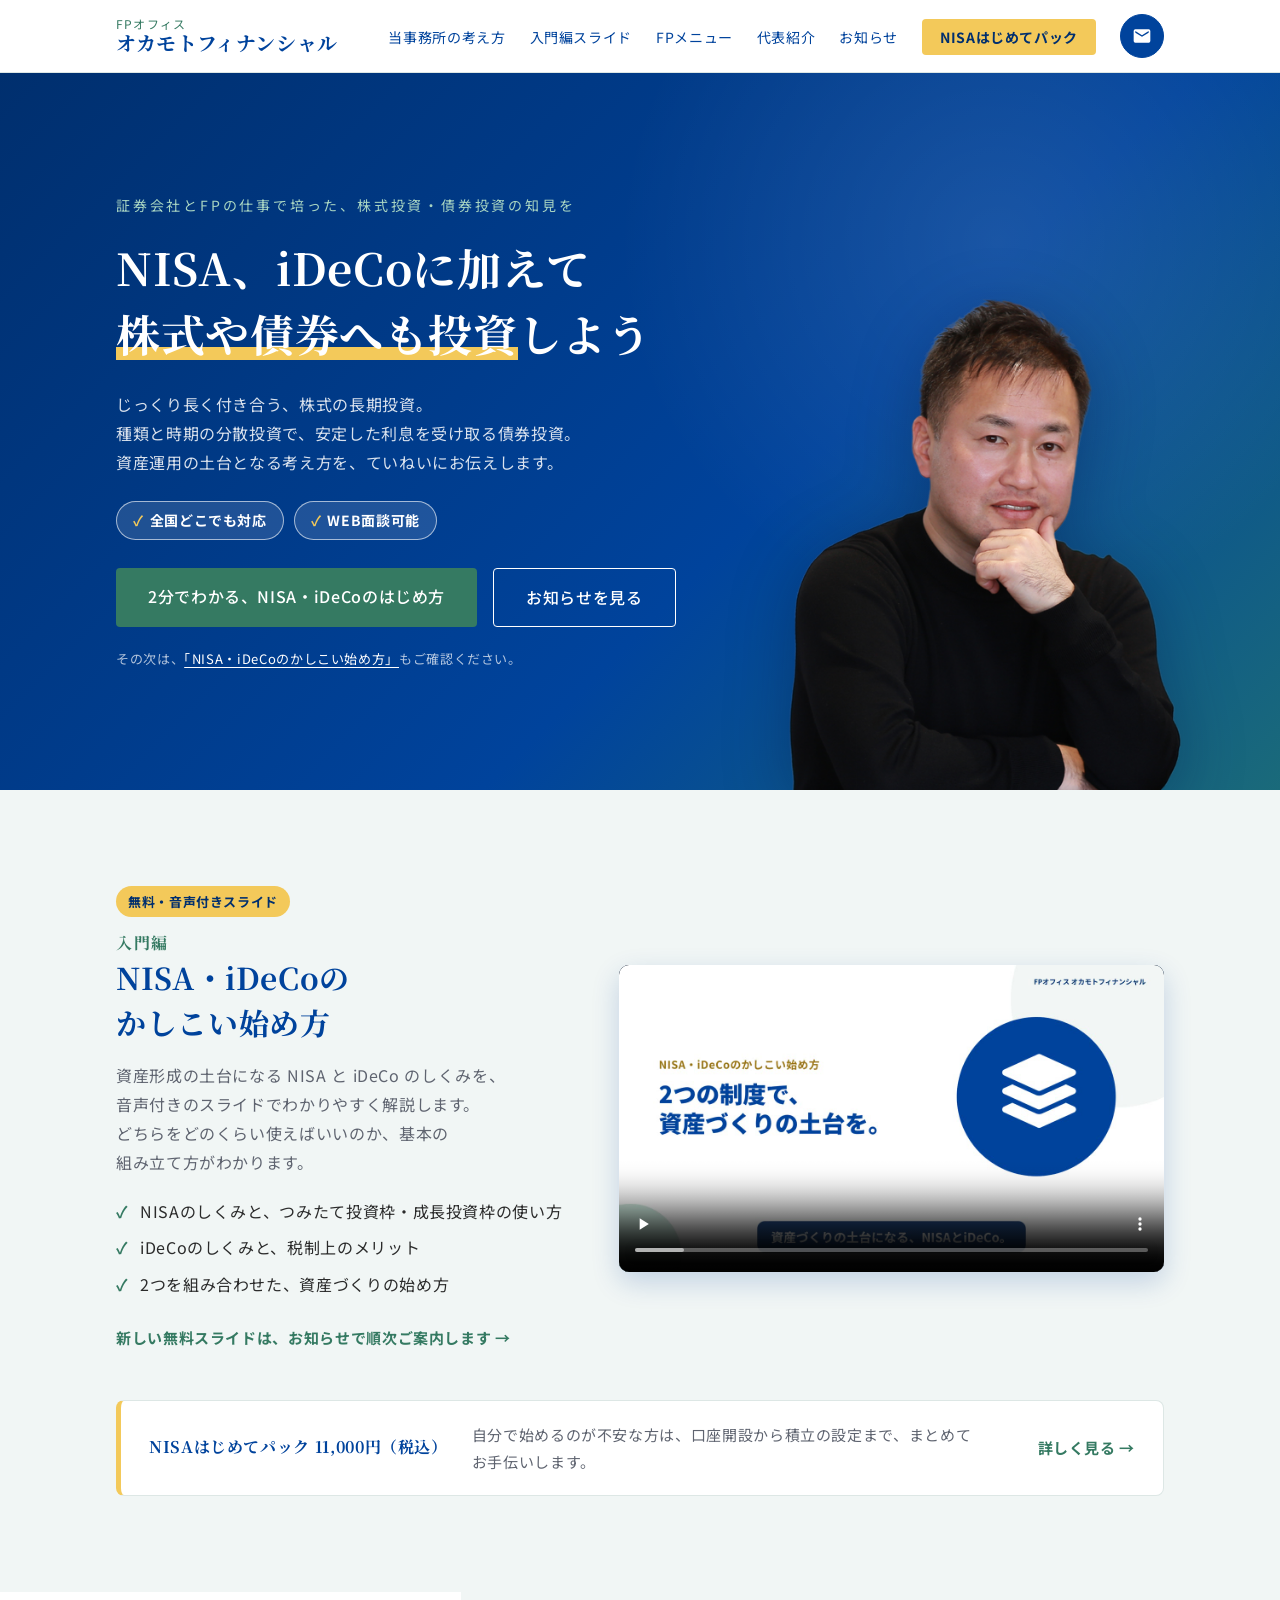
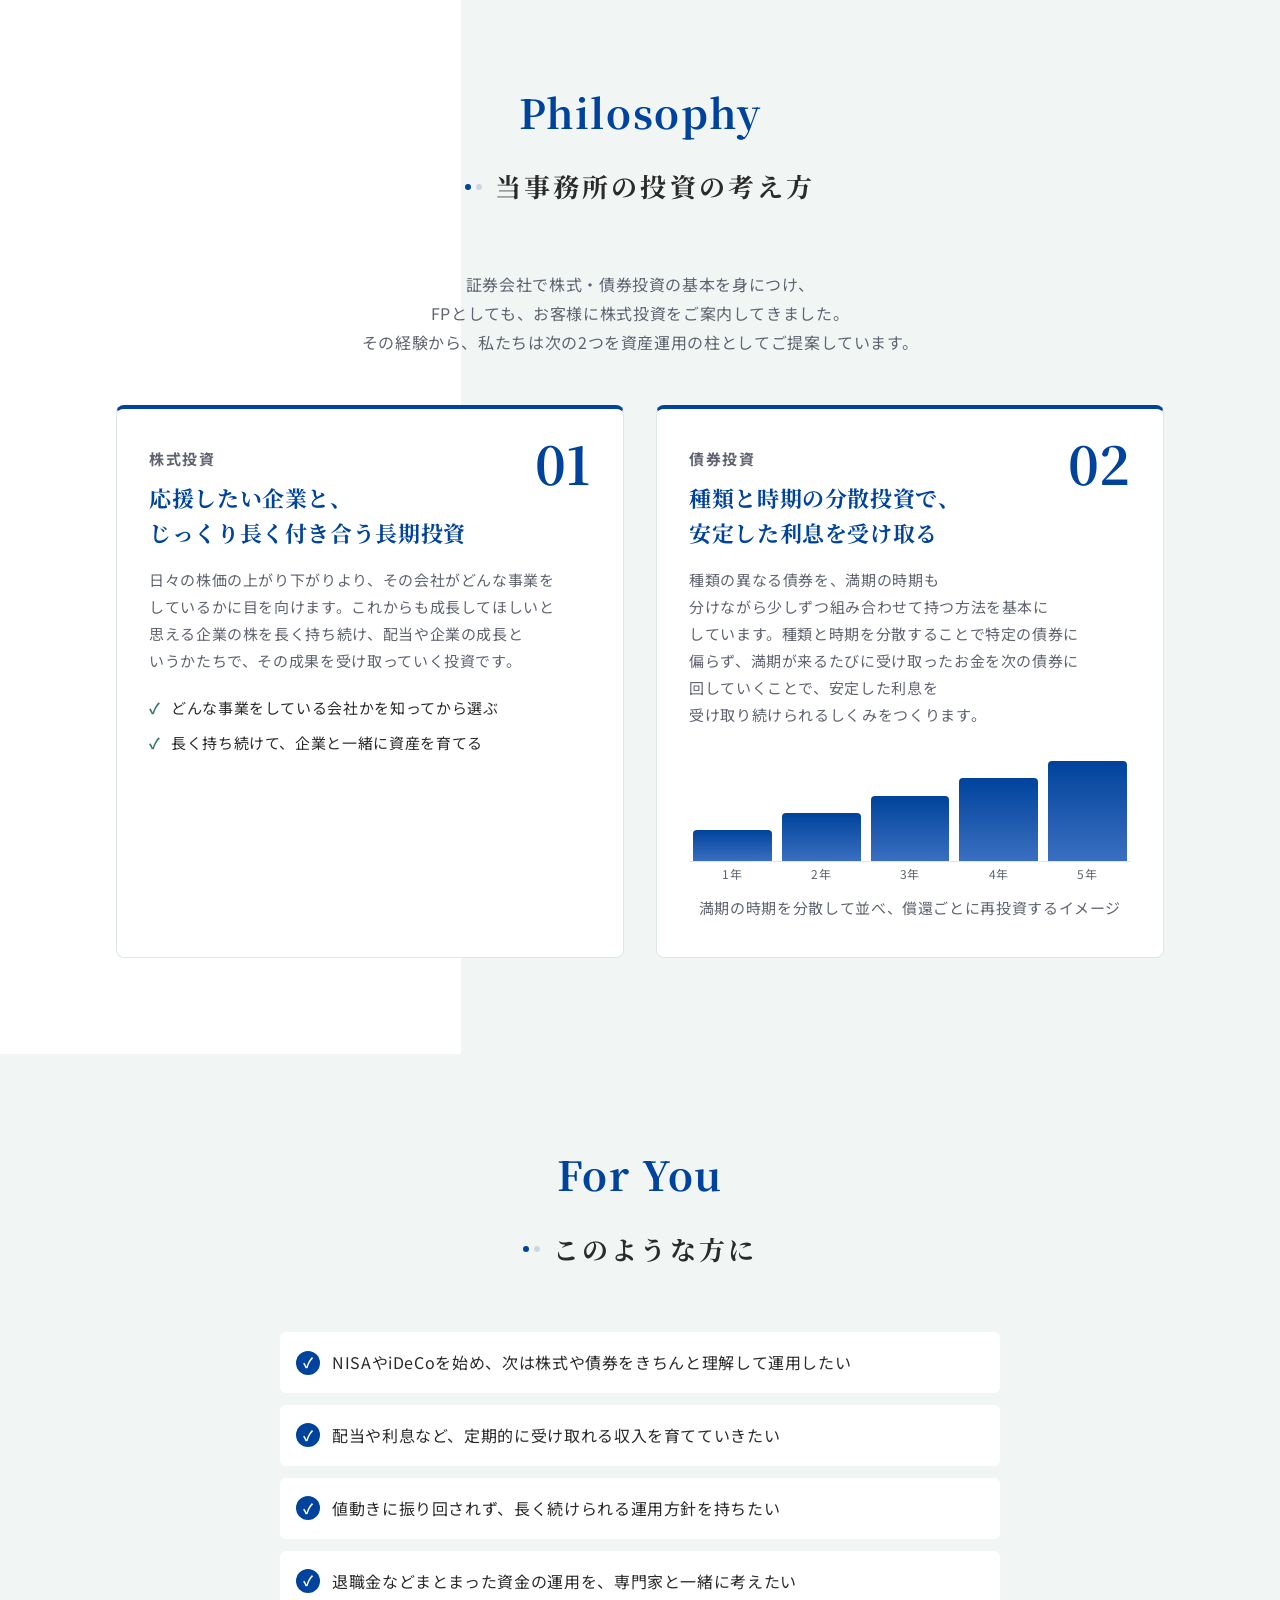
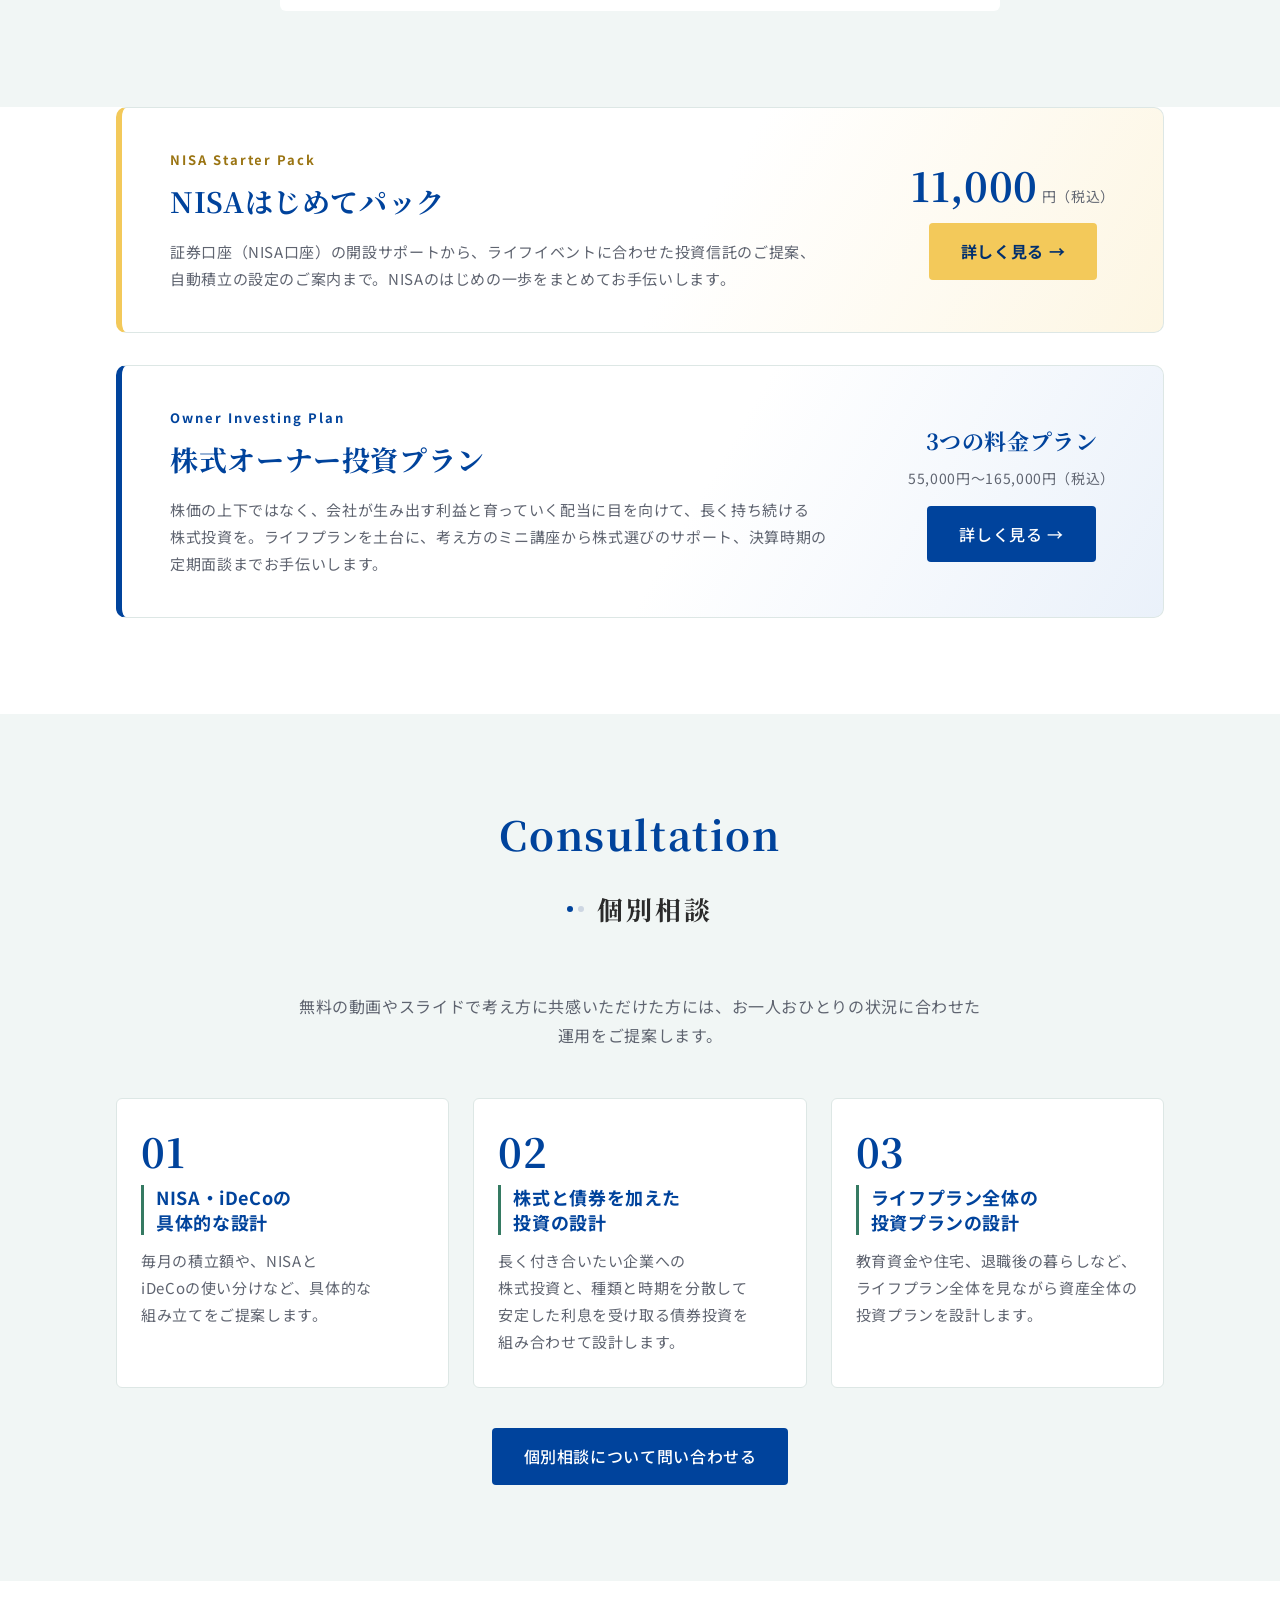
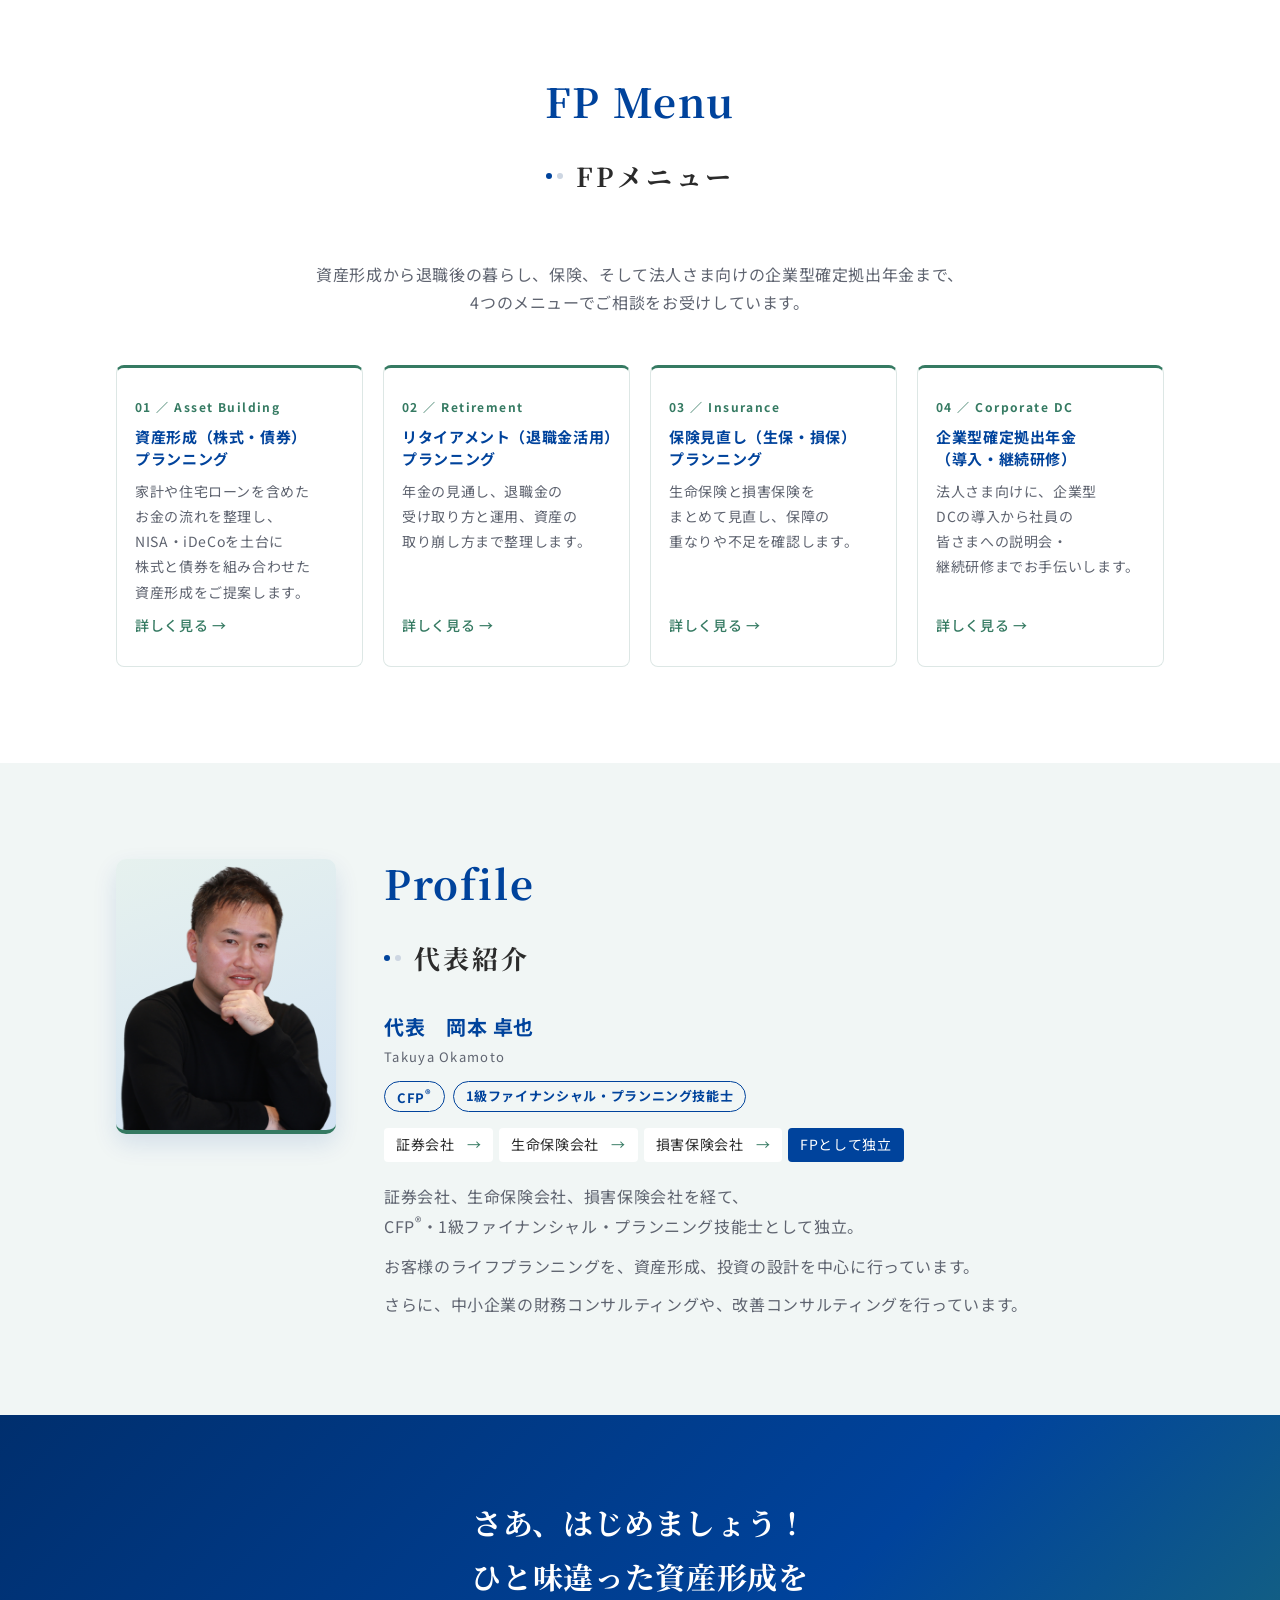
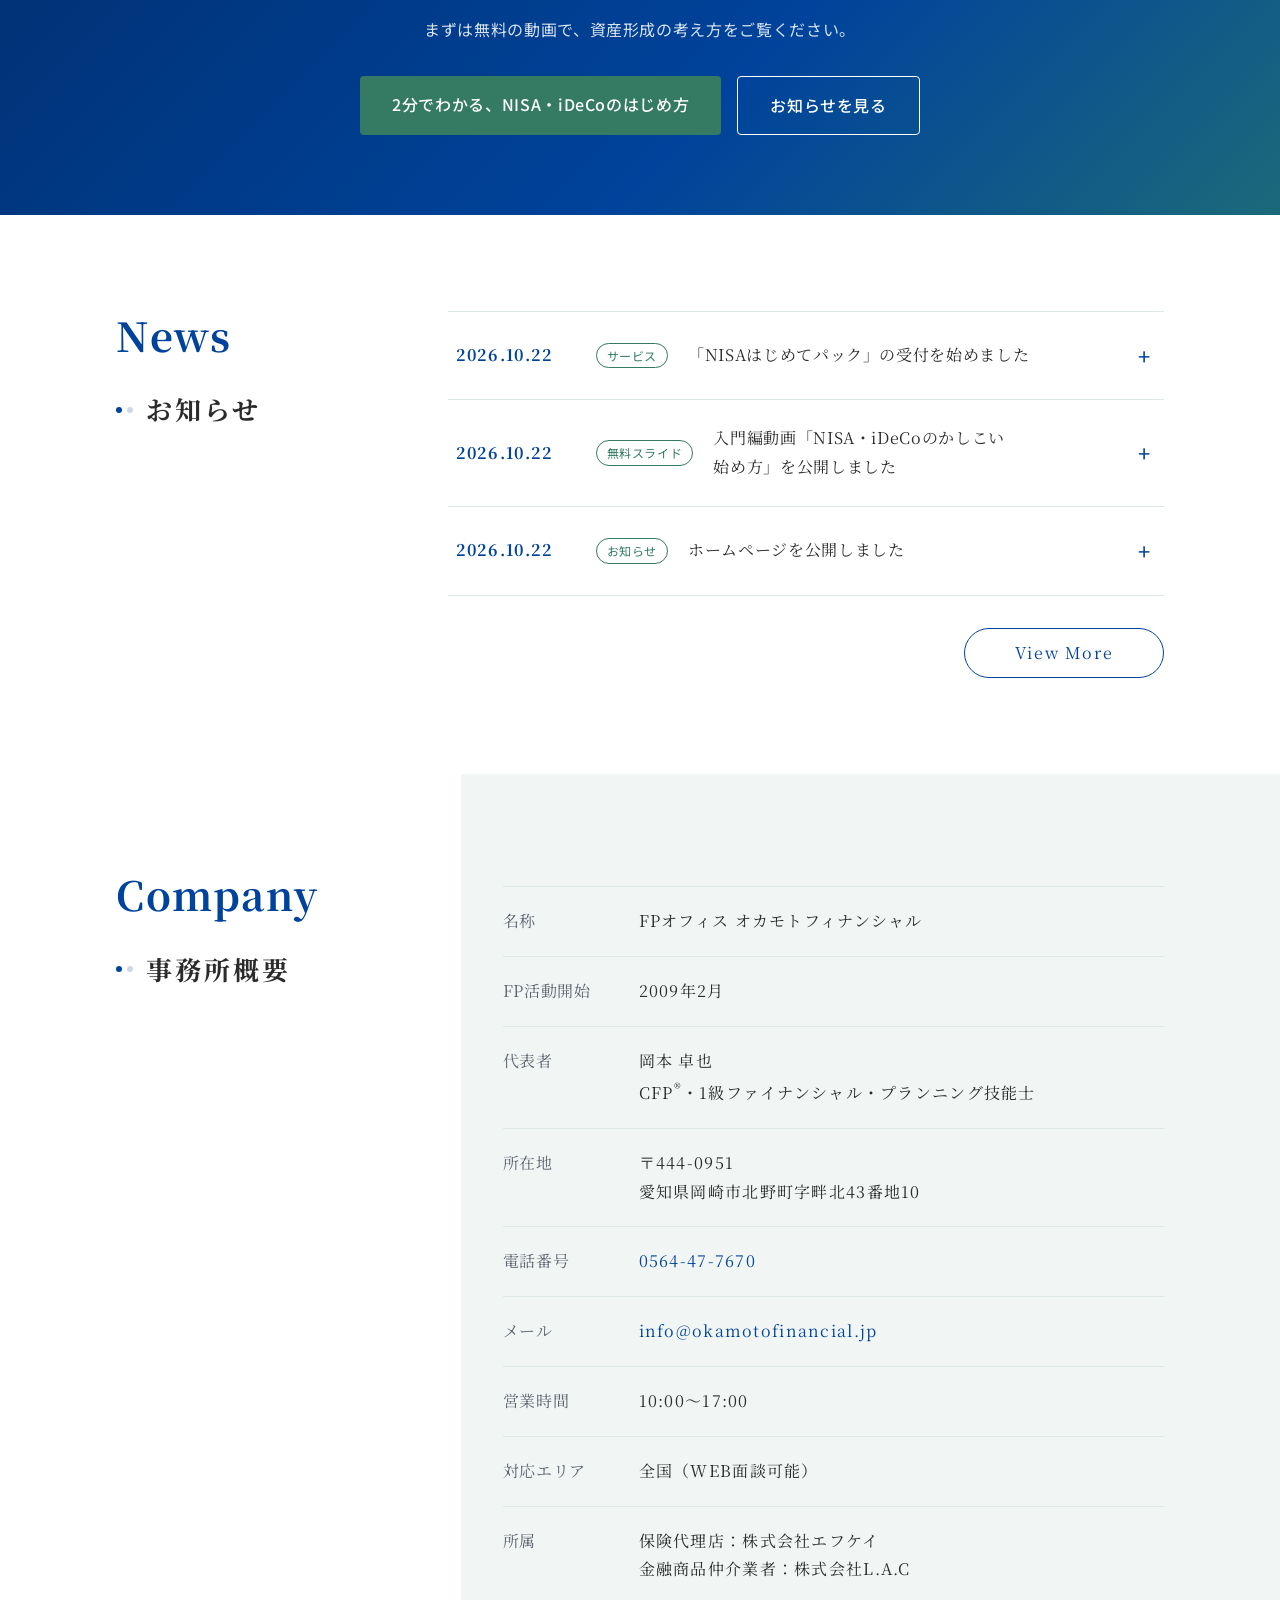
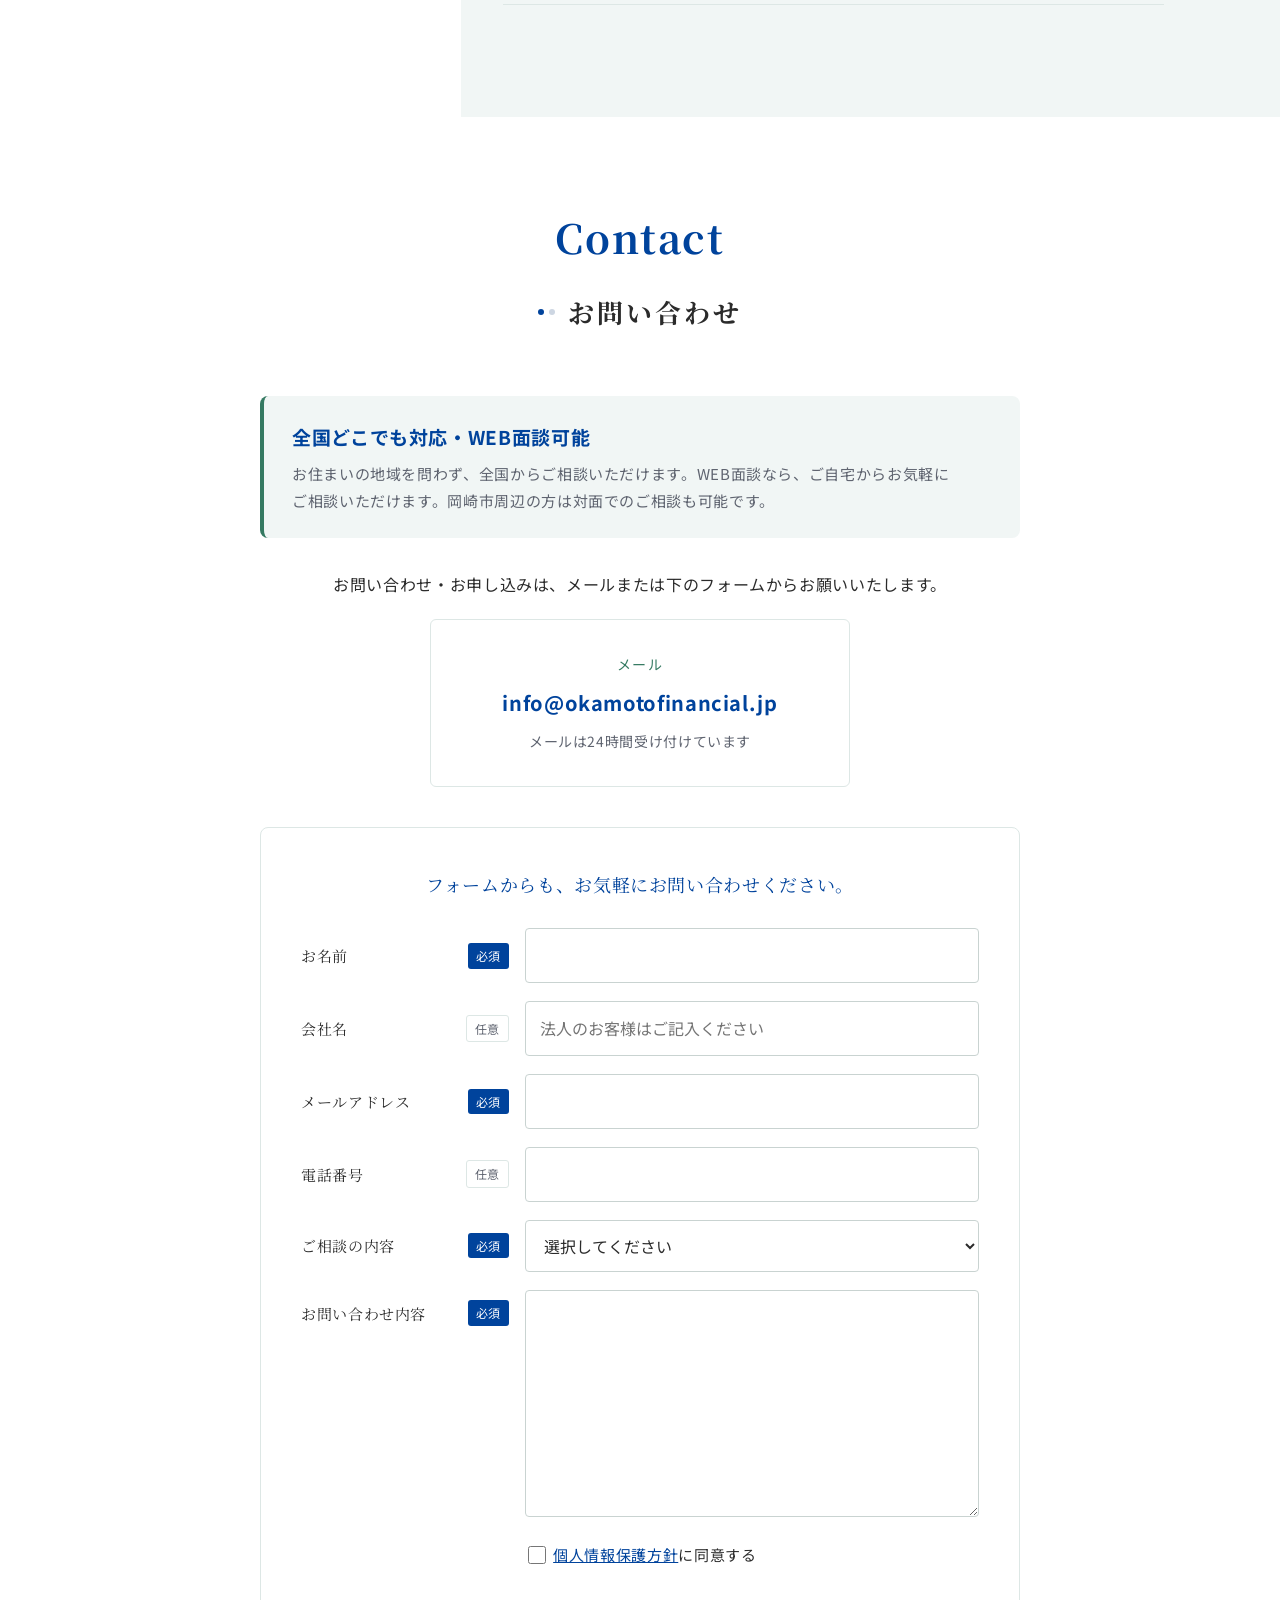
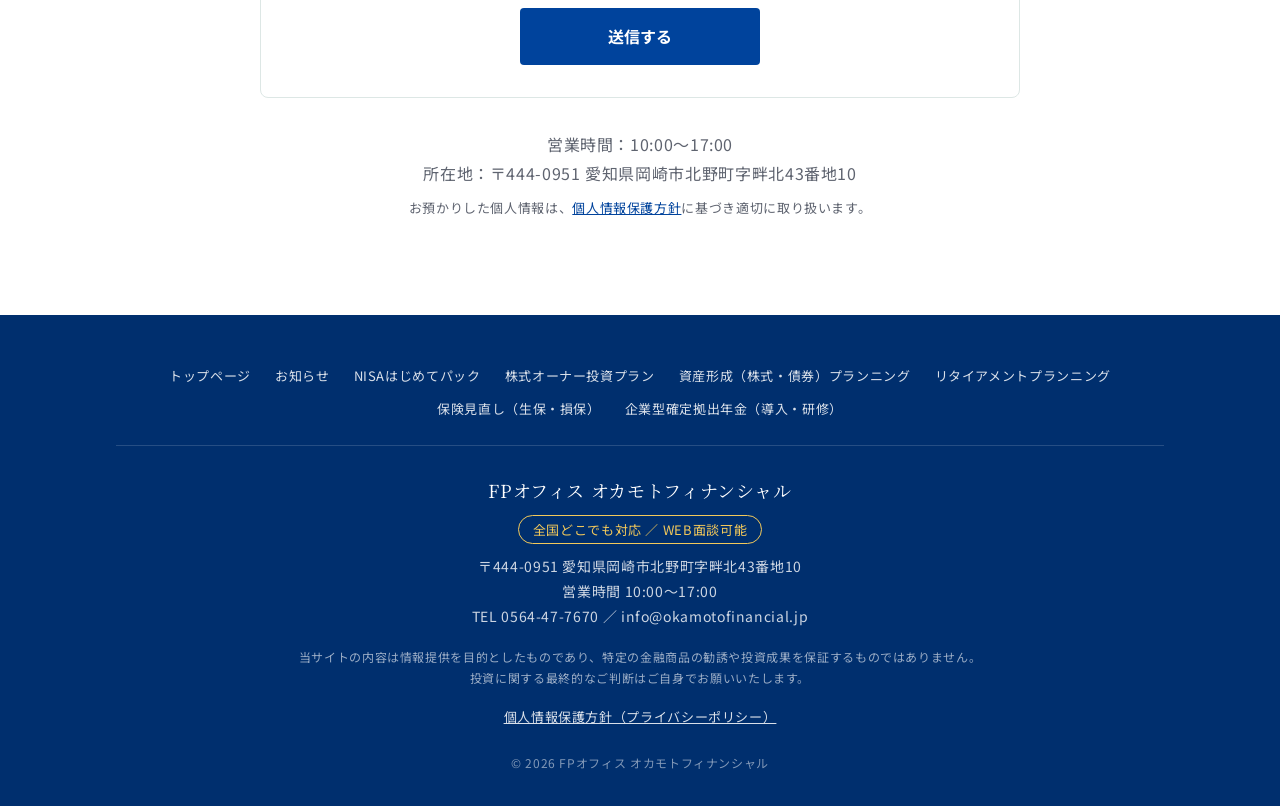
==== index.html @ c965ce54 "Add Okamoto Financial website Co-Authored-By: Claude Opus 5.5 <noreply@anthropic.com> Claude-Session" ====
<!DOCTYPE html>
<html lang="ja">
<head>
  <meta charset="UTF-8">
  <meta name="viewport" content="width=device-width, initial-scale=1.0">
  <title>FPオフィス オカモトフィナンシャル | ファイナンシャルプランナー事務所</title>
  <meta name="description" content="証券会社出身で、FPとしてお客様に株式投資をご案内してきたCFPが、じっくり長く付き合う株式の長期投資と、種類と時期の分散投資で安定した利息を受け取る債券投資をご提案します。まずは無料の入門編スライドからどうぞ。">
  <link rel="preconnect" href="https://fonts.googleapis.com">
  <link rel="preconnect" href="https://fonts.gstatic.com" crossorigin>
  <link href="https://fonts.googleapis.com/css2?family=Noto+Sans+JP:wght@400;500;700&family=Noto+Serif+JP:wght@500;700&display=swap" rel="stylesheet">
  <link rel="stylesheet" href="css/style.css">
</head>
<body>

  <!-- ヘッダー -->
  <header class="site-header">
    <div class="container header-inner">
      <a href="index.html" class="logo">
        <span class="logo-sub">FPオフィス</span>
        <span class="logo-main">オカモトフィナンシャル</span>
      </a>
      <button class="nav-toggle" aria-label="メニューを開く" aria-expanded="false">
        <span></span><span></span><span></span>
      </button>
      <nav class="global-nav">
        <ul>
          <li><a href="#difference">当事務所の考え方</a></li>
          <li><a href="#intro">入門編スライド</a></li>
          <li><a href="#menu">FPメニュー</a></li>
          <li><a href="#profile">代表紹介</a></li>
          <li><a href="news.html">お知らせ</a></li>
          <li><a href="nisa-pack.html" class="nav-cta">NISAはじめてパック</a></li>
        </ul>
      </nav>
      <div class="header-icons">
        <a href="#contact" class="icon-btn icon-mail" aria-label="お問い合わせ"><svg viewBox="0 0 24 24" aria-hidden="true"><path d="M20 4H4a2 2 0 0 0-2 2v12a2 2 0 0 0 2 2h16a2 2 0 0 0 2-2V6a2 2 0 0 0-2-2zm0 4-8 5-8-5V6l8 5 8-5z"/></svg></a>
      </div>
    </div>
  </header>

  <main>
    <!-- メインビジュアル -->
    <section class="hero">
      <div class="container hero-inner">
        <p class="hero-lead">証券会社とFPの仕事で培った、株式投資・債券投資の知見を</p>
        <h1 class="hero-title">NISA、iDeCoに加えて<br><span class="hero-mark">株式や債券へも投資</span>しよう</h1>
        <p class="hero-text">じっくり長く付き合う、株式の長期投資。<br>
          種類と時期の分散投資で、安定した利息を受け取る債券投資。<br>
          資産運用の土台となる考え方を、ていねいにお伝えします。</p>
        <ul class="area-tags">
          <li>全国どこでも対応</li>
          <li>WEB面談可能</li>
        </ul>
        <div class="hero-buttons">
          <a href="videos/nisa-ideco-sodateyou.mp4" class="btn btn-primary" data-video-open>2分でわかる、<span class="nw">NISA・iDeCoのはじめ方</span></a>
          <a href="news.html" class="btn btn-outline">お知らせを見る</a>
        </div>
        <p class="hero-note">その次は、<a href="#intro">「NISA・iDeCoのかしこい始め方」</a>もご確認ください。</p>
      </div>
      <figure class="hero-photo"><img src="images/profile.png" alt="代表 岡本 卓也" width="480" height="600"></figure>
    </section>

    <!-- 入門編スライド（最初の呼び込み） -->
    <section id="intro" class="section intro">
      <div class="container intro-inner">
        <div class="intro-text">
          <span class="intro-badge">無料・音声付きスライド</span>
          <h2 class="intro-title"><span>入門編</span>NISA・iDeCoの<br>かしこい始め方</h2>
          <p>資産形成の土台になる NISA と iDeCo のしくみを、音声付きのスライドでわかりやすく解説します。どちらをどのくらい使えばいいのか、基本の組み立て方がわかります。</p>
          <ul class="intro-points">
            <li>NISAのしくみと、つみたて投資枠・成長投資枠の使い方</li>
            <li>iDeCoのしくみと、税制上のメリット</li>
            <li>2つを組み合わせた、資産づくりの始め方</li>
          </ul>
          <a href="news.html" class="intro-next">新しい無料スライドは、お知らせで順次ご案内します →</a>
        </div>
        <div class="intro-media">
          <div class="video-frame">
            <video data-cta-from="128" controls playsinline preload="metadata" poster="images/nisa-ideco-kashikoi-poster.jpg" title="入門編 NISA・iDeCoのかしこい始め方">
              <source src="videos/nisa-ideco-kashikoi.mp4" type="video/mp4">
              <source src="videos/nisa-ideco-kashikoi.webm" type="video/webm">
              お使いのブラウザでは動画を再生できません。
            </video>
            <a href="#contact" class="video-cta" hidden>ご相談はこちら</a>
          </div>
        </div>
      </div>
      <div class="container">
        <a href="nisa-pack.html" class="pack-inline">
          <span class="pack-inline-label">NISAはじめてパック 11,000円（税込）</span>
          <span class="pack-inline-text">自分で始めるのが不安な方は、口座開設から積立の設定まで、まとめてお手伝いします。</span>
          <span class="pack-inline-link">詳しく見る →</span>
        </a>
      </div>
    </section>

    <!-- 投資の考え方（2つの柱） -->
    <section id="difference" class="section">
      <div class="container">
        <h2 class="section-title"><span class="en">Philosophy</span><span class="ja">当事務所の投資の考え方</span></h2>
        <p class="section-text">
          証券会社で株式・債券投資の基本を身につけ、<br>FPとしても、お客様に株式投資をご案内してきました。<br>
          その経験から、私たちは次の2つを資産運用の柱としてご提案しています。
        </p>
        <div class="pillars">
          <article class="pillar">
            <p class="pillar-num">株式投資</p>
            <h3 class="pillar-title">応援したい企業と、<br>じっくり長く付き合う長期投資</h3>
            <p>日々の株価の上がり下がりより、その会社がどんな事業をしているかに目を向けます。これからも成長してほしいと思える企業の株を長く持ち続け、配当や企業の成長というかたちで、その成果を受け取っていく投資です。</p>
            <ul class="pillar-points">
              <li>どんな事業をしている会社かを知ってから選ぶ</li>
              <li>長く持ち続けて、企業と一緒に資産を育てる</li>
            </ul>
          </article>
          <article class="pillar">
            <p class="pillar-num">債券投資</p>
            <h3 class="pillar-title">種類と時期の分散投資で、<br>安定した利息を受け取る</h3>
            <p>種類の異なる債券を、満期の時期も分けながら少しずつ組み合わせて持つ方法を基本にしています。種類と時期を分散することで特定の債券に偏らず、満期が来るたびに受け取ったお金を次の債券に回していくことで、安定した利息を受け取り続けられるしくみをつくります。</p>
            <div class="ladder" aria-label="満期の時期を分散して債券を持つイメージ">
              <div class="rung" style="--h:28%"><span>1年</span></div>
              <div class="rung" style="--h:44%"><span>2年</span></div>
              <div class="rung" style="--h:60%"><span>3年</span></div>
              <div class="rung" style="--h:76%"><span>4年</span></div>
              <div class="rung" style="--h:92%"><span>5年</span></div>
            </div>
            <p class="ladder-caption">満期の時期を分散して並べ、償還ごとに再投資するイメージ</p>
          </article>
        </div>
      </div>
    </section>

    <!-- こんな方へ -->
    <section class="section section-alt">
      <div class="container">
        <h2 class="section-title"><span class="en">For You</span><span class="ja">このような方に</span></h2>
        <ul class="worry-list">
          <li>NISAやiDeCoを始め、次は株式や債券をきちんと理解して運用したい</li>
          <li>配当や利息など、定期的に受け取れる収入を育てていきたい</li>
          <li>値動きに振り回されず、長く続けられる運用方針を持ちたい</li>
          <li>退職金などまとまった資金の運用を、専門家と一緒に考えたい</li>
        </ul>
      </div>
    </section>

    <!-- NISAはじめてパック（有料の入口） -->
    <section id="nisa-pack" class="section pack-banner-section">
      <div class="container">
        <a href="nisa-pack.html" class="pack-banner">
          <div class="pack-banner-body">
            <p class="pack-banner-label">NISA Starter Pack</p>
            <h2 class="pack-banner-title">NISAはじめてパック</h2>
            <p>証券口座（NISA口座）の開設サポートから、ライフイベントに合わせた投資信託のご提案、自動積立の設定のご案内まで。NISAのはじめの一歩をまとめてお手伝いします。</p>
          </div>
          <div class="pack-banner-side">
            <p class="pack-banner-price">11,000<span>円（税込）</span></p>
            <span class="btn btn-accent">詳しく見る →</span>
          </div>
        </a>

        <!-- 株式オーナー投資プラン -->
        <a href="owner-plan.html" class="pack-banner pack-banner-owner">
          <div class="pack-banner-body">
            <p class="pack-banner-label">Owner Investing Plan</p>
            <h2 class="pack-banner-title">株式オーナー投資プラン</h2>
            <p>株価の上下ではなく、会社が生み出す利益と育っていく配当に目を向けて、長く持ち続ける株式投資を。ライフプランを土台に、考え方のミニ講座から株式選びのサポート、決算時期の定期面談までお手伝いします。</p>
          </div>
          <div class="pack-banner-side">
            <p class="pack-banner-plans">3つの料金プラン</p><p class="pack-banner-range">55,000円〜165,000円（税込）</p>
            <span class="btn btn-secondary">詳しく見る →</span>
          </div>
        </a>
      </div>
    </section>

    <!-- 個別相談（共感した方向け） -->
    <section id="services" class="section section-alt">
      <div class="container">
        <h2 class="section-title"><span class="en">Consultation</span><span class="ja">個別相談</span></h2>
        <p class="section-text">無料の動画やスライドで考え方に共感いただけた方には、お一人おひとりの状況に合わせた運用をご提案します。</p>
        <div class="service-grid">
          <article class="service-card">
            <h3>NISA・iDeCoの<br>具体的な設計</h3>
            <p>毎月の積立額や、NISAとiDeCoの使い分けなど、具体的な組み立てをご提案します。</p>
          </article>
          <article class="service-card">
            <h3>株式と債券を加えた<br>投資の設計</h3>
            <p>長く付き合いたい企業への株式投資と、種類と時期を分散して安定した利息を受け取る債券投資を組み合わせて設計します。</p>
          </article>
          <article class="service-card">
            <h3>ライフプラン全体の<br>投資プランの設計</h3>
            <p>教育資金や住宅、退職後の暮らしなど、ライフプラン全体を見ながら資産全体の投資プランを設計します。</p>
          </article>
        </div>
        <div class="center"><a href="#contact" class="btn btn-secondary">個別相談について問い合わせる</a></div>
      </div>
    </section>

    <!-- FPメニュー -->
    <section id="menu" class="section">
      <div class="container">
        <h2 class="section-title"><span class="en">FP Menu</span><span class="ja">FPメニュー</span></h2>
        <p class="section-text">資産形成から退職後の暮らし、保険、そして法人さま向けの企業型確定拠出年金まで、<br>4つのメニューでご相談をお受けしています。</p>
        <div class="menu-grid">
          <a href="asset-planning.html" class="menu-card">
            <p class="menu-en">01 ／ Asset Building</p>
            <h3><span class="nw">資産形成（株式・債券）</span><br><span class="nw">プランニング</span></h3>
            <p>家計や住宅ローンを含めたお金の流れを整理し、NISA・iDeCoを土台に株式と債券を組み合わせた資産形成をご提案します。</p>
            <span class="menu-link">詳しく見る →</span>
          </a>
          <a href="retirement.html" class="menu-card">
            <p class="menu-en">02 ／ Retirement</p>
            <h3><span class="nw">リタイアメント（退職金活用）</span><br><span class="nw">プランニング</span></h3>
            <p>年金の見通し、退職金の受け取り方と運用、資産の取り崩し方まで整理します。</p>
            <span class="menu-link">詳しく見る →</span>
          </a>
          <a href="insurance.html" class="menu-card">
            <p class="menu-en">03 ／ Insurance</p>
            <h3><span class="nw">保険見直し（生保・損保）</span><br><span class="nw">プランニング</span></h3>
            <p>生命保険と損害保険をまとめて見直し、保障の重なりや不足を確認します。</p>
            <span class="menu-link">詳しく見る →</span>
          </a>
          <a href="dc.html" class="menu-card">
            <p class="menu-en">04 ／ Corporate DC</p>
            <h3><span class="nw">企業型確定拠出年金</span><br><span class="nw">（導入・継続研修）</span></h3>
            <p>法人さま向けに、企業型DCの導入から社員の皆さまへの説明会・継続研修までお手伝いします。</p>
            <span class="menu-link">詳しく見る →</span>
          </a>
        </div>
      </div>
    </section>

    <!-- 代表紹介 -->
    <section id="profile" class="section section-alt">
      <div class="container profile">
        <div class="profile-photo"><img src="images/profile.png" alt="代表 岡本 卓也" width="480" height="600" loading="lazy"></div>
        <div class="profile-body">
          <h2 class="section-title section-title-left"><span class="en">Profile</span><span class="ja">代表紹介</span></h2>
          <p class="profile-name">代表　岡本 卓也<span class="profile-name-kana">Takuya Okamoto</span></p>
          <ul class="profile-badges">
            <li>CFP<sup>®</sup></li>
            <li>1級ファイナンシャル・プランニング技能士</li>
          </ul>
          <ol class="career">
            <li>証券会社</li>
            <li>生命保険会社</li>
            <li>損害保険会社</li>
            <li>FPとして独立</li>
          </ol>
          <p class="profile-text">証券会社、生命保険会社、損害保険会社を経て、<br>CFP<sup>®</sup>・1級ファイナンシャル・プランニング技能士として独立。</p>
          <p class="profile-text">お客様のライフプランニングを、資産形成、投資の設計を中心に行っています。</p>
          <p class="profile-text">さらに、中小企業の財務コンサルティングや、改善コンサルティングを行っています。</p>
        </div>
      </div>
    </section>

    <!-- 最後の導線 -->
    <section class="final-cta">
      <div class="container">
        <h2 class="final-title">さあ、はじめましょう！<br>ひと味違った資産形成を</h2>
        <p>まずは無料の動画で、資産形成の考え方をご覧ください。</p>
        <div class="hero-buttons center-buttons">
          <a href="videos/nisa-ideco-sodateyou.mp4" class="btn btn-primary" data-video-open>2分でわかる、<span class="nw">NISA・iDeCoのはじめ方</span></a>
          <a href="news.html" class="btn btn-outline">お知らせを見る</a>
        </div>
      </div>
    </section>

    <!-- お知らせ（新しいものを上に。全件は news.html） -->
    <section id="news" class="section news">
      <div class="container news-inner">
        <h2 class="section-title section-title-left"><span class="en">News</span><span class="ja">お知らせ</span></h2>
        <div class="news-body">
          <ul class="news-list">
          <li><a href="news.html#news-20261022-pack"><time datetime="2026-10-22">2026.10.22</time><span class="news-cat">サービス</span><span class="news-title">「NISAはじめてパック」の受付を始めました</span><span class="news-arrow" aria-hidden="true">+</span></a></li>
          <li><a href="news.html#news-20261022-video"><time datetime="2026-10-22">2026.10.22</time><span class="news-cat">無料スライド</span><span class="news-title">入門編動画「NISA・iDeCoのかしこい始め方」を公開しました</span><span class="news-arrow" aria-hidden="true">+</span></a></li>
          <li><a href="news.html#news-20261022-open"><time datetime="2026-10-22">2026.10.22</time><span class="news-cat">お知らせ</span><span class="news-title">ホームページを公開しました</span><span class="news-arrow" aria-hidden="true">+</span></a></li>
          </ul>
          <div class="news-more"><a href="news.html" class="btn-more">View More</a></div>
        </div>
      </div>
    </section>

    <!-- 事務所概要 -->
    <section id="company" class="section company">
      <div class="container company-inner">
        <h2 class="section-title section-title-left"><span class="en">Company</span><span class="ja">事務所概要</span></h2>
        <dl class="company-table">
          <dt>名称</dt><dd>FPオフィス オカモトフィナンシャル</dd>
          <dt>FP活動開始</dt><dd>2009年2月</dd>
          <dt>代表者</dt><dd>岡本 卓也<br>CFP<sup>®</sup>・1級ファイナンシャル・プランニング技能士</dd>
          <dt>所在地</dt><dd>〒444-0951<br>愛知県岡崎市北野町字畔北43番地10</dd>
          <dt>電話番号</dt><dd><a href="tel:0564477670">0564-47-7670</a></dd>
          <dt>メール</dt><dd><a href="mailto:info@okamotofinancial.jp">info@okamotofinancial.jp</a></dd>
          <dt>営業時間</dt><dd>10:00～17:00</dd>
          <dt>対応エリア</dt><dd>全国（WEB面談可能）</dd>
          <dt>所属</dt><dd>保険代理店：株式会社エフケイ<br>金融商品仲介業者：株式会社L.A.C</dd>
        </dl>
      </div>
    </section>

    <!-- お問い合わせ -->
    <section id="contact" class="section contact">
      <div class="container">
        <h2 class="section-title"><span class="en">Contact</span><span class="ja">お問い合わせ</span></h2>
        <div class="area-banner">
          <p class="area-banner-title">全国どこでも対応・WEB面談可能</p>
          <p>お住まいの地域を問わず、全国からご相談いただけます。WEB面談なら、ご自宅からお気軽にご相談いただけます。岡崎市周辺の方は対面でのご相談も可能です。</p>
        </div>
        <p class="contact-lead">お問い合わせ・お申し込みは、メールまたは下のフォームからお願いいたします。</p>
        <div class="contact-boxes contact-boxes-single">
          <div class="contact-box">
            <p class="contact-label">メール</p>
            <p class="contact-value"><a href="mailto:info@okamotofinancial.jp">info@okamotofinancial.jp</a></p>
            <p class="contact-note">メールは24時間受け付けています</p>
          </div>
        </div>
        <!-- お問い合わせフォーム
             TODO: 送信サービス（Formspree など）を設定したら、action に送信先URLを入れる。
             action が空のあいだは、入力内容をメールソフトで開いて送る仕組みで動きます（js/main.js）。 -->
        <form id="contact-form" class="contact-form" action="" method="POST" data-mailto="info@okamotofinancial.jp" novalidate>
          <p class="form-lead">フォームからも、お気軽にお問い合わせください。</p>
          <div class="form-row">
            <label for="f-name">お名前<span class="req">必須</span></label>
            <input id="f-name" name="お名前" type="text" autocomplete="name" required>
          </div>
          <div class="form-row">
            <label for="f-company">会社名<span class="opt">任意</span></label>
            <input id="f-company" name="会社名" type="text" autocomplete="organization" placeholder="法人のお客様はご記入ください">
          </div>
          <div class="form-row">
            <label for="f-email">メールアドレス<span class="req">必須</span></label>
            <input id="f-email" name="メールアドレス" type="email" autocomplete="email" required>
          </div>
          <div class="form-row">
            <label for="f-tel">電話番号<span class="opt">任意</span></label>
            <input id="f-tel" name="電話番号" type="tel" autocomplete="tel">
          </div>
          <div class="form-row">
            <label for="f-topic">ご相談の内容<span class="req">必須</span></label>
            <select id="f-topic" name="ご相談の内容" required>
              <option value="">選択してください</option>
              <option>資産形成（株式・債券）プランニング</option>
              <option>リタイアメント（退職金活用）プランニング</option>
              <option>保険見直し（生保・損保）プランニング</option>
              <option value="企業型確定拠出年金">企業型確定拠出年金（導入・継続研修）</option>
              <option value="NISAはじめてパック">NISAはじめてパックのお申し込み・ご質問</option>
              <option value="株式オーナー投資プラン">株式オーナー投資プランのお申し込み・ご質問</option>
              <option>個別相談について</option>
              <option>無料スライドについて</option>
              <option>法人の財務コンサルティング</option>
              <option>その他</option>
            </select>
          </div>
          <div class="form-row form-row-top">
            <label for="f-message">お問い合わせ内容<span class="req">必須</span></label>
            <textarea id="f-message" name="お問い合わせ内容" rows="7" required></textarea>
          </div>
          <div class="form-agree">
            <label><input type="checkbox" name="個人情報の取り扱い" value="同意する" required> <a href="privacy.html" target="_blank">個人情報保護方針</a>に同意する</label>
          </div>
          <p class="form-error" role="alert" hidden>未入力の必須項目があります。ご確認ください。</p>
          <div class="center"><button type="submit" class="btn btn-secondary form-submit">送信する</button></div>
          <p class="form-thanks" hidden>お問い合わせありがとうございます。内容を確認のうえ、ご連絡いたします。</p>
        </form>

        <p class="contact-address">営業時間：10:00～17:00<br>所在地：〒444-0951 愛知県岡崎市北野町字畔北43番地10</p>
        <p class="contact-privacy">お預かりした個人情報は、<a href="privacy.html">個人情報保護方針</a>に基づき適切に取り扱います。</p>
      </div>
    </section>
  </main>

  <!-- フッター -->
  <footer class="site-footer">
    <div class="container">
      <ul class="footer-menu">
        <li><a href="index.html">トップページ</a></li>
        <li><a href="news.html">お知らせ</a></li>
        <li><a href="nisa-pack.html">NISAはじめてパック</a></li>
        <li><a href="owner-plan.html">株式オーナー投資プラン</a></li>
        <li><a href="asset-planning.html">資産形成（株式・債券）プランニング</a></li>
        <li><a href="retirement.html">リタイアメントプランニング</a></li>
        <li><a href="insurance.html">保険見直し（生保・損保）</a></li>
        <li><a href="dc.html">企業型確定拠出年金（導入・研修）</a></li>
      </ul>
      <p class="footer-name">FPオフィス オカモトフィナンシャル</p>
      <p class="footer-area">全国どこでも対応 ／ WEB面談可能</p>
      <p class="footer-address">〒444-0951 愛知県岡崎市北野町字畔北43番地10<br>営業時間 10:00～17:00<br>TEL <a href="tel:0564477670">0564-47-7670</a> ／ <a href="mailto:info@okamotofinancial.jp">info@okamotofinancial.jp</a></p>
      <p class="disclaimer">当サイトの内容は情報提供を目的としたものであり、特定の金融商品の勧誘や投資成果を保証するものではありません。投資に関する最終的なご判断はご自身でお願いいたします。</p>
      <p class="footer-legal"><a href="privacy.html">個人情報保護方針（プライバシーポリシー）</a></p>
      <p class="copyright">&copy; <span id="year"></span> FPオフィス オカモトフィナンシャル</p>
    </div>
  </footer>

  <!-- 入門編スライド（動画）のポップアップ -->
  <dialog id="video-modal" class="video-modal" aria-label="入門編スライド">
    <button type="button" class="video-modal-close" aria-label="閉じる">×</button>
    <div class="video-modal-frame">
      <video data-cta-from="108.2" controls playsinline preload="none" poster="images/nisa-ideco-sodateyou-poster.jpg" title="はじめてのNISA・iDeCo 未来の“たのしみ”、今日から育てよう。">
        <source src="videos/nisa-ideco-sodateyou.mp4" type="video/mp4">
        <source src="videos/nisa-ideco-sodateyou.webm" type="video/webm">
      </video>
      <a href="#contact" class="video-cta" hidden>ご相談はこちら</a>
    </div>
  </dialog>

  <script src="js/main.js"></script>
</body>
</html>
---- css/style.css ----
/* =========================================
   FPオフィス オカモトフィナンシャル 共通スタイル
   ========================================= */
:root {
  --blue: #00439C;        /* メイン：落ち着いた青 */
  --blue-dark: #002f6e;
  --green: #357a62;       /* アクセント：落ち着いた緑 */
  --green-light: #a8d5c2;
  --gold: #f3c95a;        /* 差し色：明るめのゴールド（2026-10-22 さらに明るく） */
  --gold-dark: #9a7412;   /* 白背景の文字用 */
  --text: #2b2b2b;
  --text-sub: #5f6470;
  --bg: #ffffff;
  --bg-alt: #f1f6f5;
  --border: #dde7e5;
  --font-sans: "Noto Sans JP", sans-serif;
  --font-serif: "Noto Serif JP", serif;
}

*, *::before, *::after { box-sizing: border-box; }
html { scroll-behavior: smooth; }
body {
  margin: 0;
  font-family: var(--font-sans);
  color: var(--text);
  background: var(--bg);
  line-height: 1.8;
}
h1, h2, h3, p, ul, ol { margin: 0; }
ul, ol { padding: 0; list-style: none; }
a { color: inherit; text-decoration: none; }

.container { width: 100%; max-width: 1080px; margin: 0 auto; padding: 0 16px; }

/* ---------- ボタン ---------- */
.btn {
  display: inline-block;
  padding: 14px 32px;
  border-radius: 4px;
  font-weight: 500;
  transition: opacity .2s, background .2s;
}
.btn-primary { background: var(--green); color: #fff; }
.btn-primary:hover { opacity: .85; }
.btn-outline { border: 1px solid #fff; color: #fff; }
.btn-outline:hover { background: rgba(255,255,255,.1); }

/* ---------- ヘッダー ---------- */
.site-header {
  position: sticky; top: 0; z-index: 100;
  background: rgba(255,255,255,.96);
  border-bottom: 1px solid var(--border);
}
.header-inner { display: flex; align-items: center; justify-content: space-between; height: 72px; }
.logo { display: flex; flex-direction: column; line-height: 1.2; }
.logo-sub { font-size: 12px; color: var(--green); letter-spacing: .1em; }
.logo-main { font-family: var(--font-serif); font-size: 20px; font-weight: 700; color: var(--blue); }
.global-nav ul { display: flex; align-items: center; gap: 24px; }
.global-nav li { white-space: nowrap; }
.logo { white-space: nowrap; }
.global-nav a { font-size: 14px; color: var(--blue); }
.global-nav a:hover { color: var(--green); }
.global-nav .nav-cta { background: var(--gold); color: var(--blue-dark); font-weight: 700; padding: 8px 18px; border-radius: 4px; }
.global-nav .nav-cta:hover { color: var(--blue-dark); opacity: .85; }
.nav-toggle { display: none; }

/* ---------- メインビジュアル ---------- */
.hero {
  background: linear-gradient(135deg, var(--blue-dark) 0%, var(--blue) 60%, #1a6a7a 100%);
  color: #fff;
  padding: 120px 0;
}
.hero-lead { color: var(--green-light); letter-spacing: .2em; font-size: 14px; margin-bottom: 16px; }
.hero-title { font-family: var(--font-serif); font-size: 44px; line-height: 1.5; margin-bottom: 24px; }
.hero-text { color: rgba(255,255,255,.85); margin-bottom: 40px; }
.hero-buttons { display: flex; gap: 16px; flex-wrap: wrap; }

/* ---------- セクション共通 ---------- */
.section { padding: 96px 0; }
.section-alt { background: var(--bg-alt); }
.section-title {
  font-family: var(--font-serif);
  font-size: 30px;
  color: var(--blue);
  text-align: center;
  margin-bottom: 40px;
}
.section-title span {
  display: block;
  font-family: var(--font-sans);
  font-size: 13px;
  color: var(--green);
  letter-spacing: .2em;
  margin-bottom: 4px;
}
.section-title-left { text-align: left; }
.section-text { max-width: 760px; margin: 0 auto 48px; text-align: center; color: var(--text-sub); }

/* ---------- サービス ---------- */
.service-grid { display: grid; grid-template-columns: repeat(3, 1fr); gap: 24px; }
.service-card { background: #fff; border: 1px solid var(--border); border-radius: 6px; padding: 32px 24px; }
.service-card h3 { color: var(--blue); font-size: 18px; margin-bottom: 12px; padding-left: 12px; border-left: 3px solid var(--green); line-height: 1.4; }
.service-card p { color: var(--text-sub); font-size: 15px; }
@media (max-width: 900px) and (min-width: 769px) {
  .service-card { padding: 28px 16px; }
  .service-card h3 { font-size: 15px; padding-left: 10px; white-space: nowrap; }
}

/* ---------- 代表紹介 ---------- */
.profile { display: flex; gap: 48px; align-items: flex-start; }
.profile-photo {
  flex: 0 0 220px; aspect-ratio: 4 / 5; overflow: hidden;
  background: linear-gradient(160deg, #e6f1ee 0%, #d3e3f3 100%);
  border-radius: 10px; border-bottom: 4px solid var(--green);
  box-shadow: 0 10px 24px rgba(0,67,156,.12);
}
.profile-photo img { display: block; width: 100%; height: 100%; object-fit: cover; object-position: center bottom; }
.profile-body .section-title { margin-bottom: 24px; }
.profile-name { font-size: 20px; font-weight: 700; color: var(--blue); margin-bottom: 12px; }
.profile-text { color: var(--text-sub); }

/* 代表紹介の詳細 */
.profile-name-kana { display: block; font-size: 13px; font-weight: 400; letter-spacing: .1em; color: var(--text-sub); }
.profile-badges { display: flex; flex-wrap: wrap; gap: 8px; margin-bottom: 16px; }
.profile-badges li { font-size: 13px; font-weight: 700; color: var(--blue); border: 1px solid var(--blue); border-radius: 99px; padding: 2px 12px; }
.career { display: flex; flex-wrap: wrap; align-items: center; gap: 6px; margin-bottom: 20px; font-size: 14px; }
.career li { background: var(--bg-alt); padding: 4px 12px; border-radius: 4px; color: var(--text); }
.career li:not(:last-child)::after { content: "→"; margin-left: 12px; color: var(--green); }
.section-alt .career li { background: #fff; }
.career li:last-child { background: var(--blue); color: #fff; }
.profile-text + .profile-text { margin-top: 10px; }

/* ---------- お問い合わせ ---------- */
.contact-boxes { display: grid; grid-template-columns: repeat(2, 1fr); gap: 24px; max-width: 760px; margin: 0 auto; }
.contact-box { border: 1px solid var(--border); border-radius: 6px; padding: 32px 16px; text-align: center; }
.contact-label { color: var(--green); font-size: 14px; letter-spacing: .1em; }
.contact-value { font-size: 20px; font-weight: 700; color: var(--blue); margin: 8px 0; overflow-wrap: anywhere; }
.contact-note { color: var(--text-sub); font-size: 14px; }
.contact-value a:hover { color: var(--green); }
.contact-address { text-align: center; margin-top: 32px; color: var(--text-sub); }
.footer-address a { color: inherit; }

/* ---------- フッター ---------- */
.site-footer { background: var(--blue-dark); color: rgba(255,255,255,.8); padding: 48px 0 32px; text-align: center; font-size: 14px; }
.footer-name { font-family: var(--font-serif); font-size: 18px; color: #fff; margin-bottom: 8px; }
.copyright { margin-top: 24px; font-size: 12px; color: rgba(255,255,255,.5); }

/* ---------- 差し色（ゴールド） ---------- */
.btn-accent { background: var(--gold); color: var(--blue-dark); font-weight: 700; }
.btn-accent:hover { opacity: .9; }
.hero-mark { background: linear-gradient(transparent 72%, var(--gold) 72%, var(--gold) 92%, transparent 92%); }

/* ---------- 追加ボタン ---------- */
.btn-secondary { background: var(--blue); color: #fff; }
.btn-secondary:hover { opacity: .85; }
.btn-large { padding: 18px 40px; font-size: 17px; }
.center { text-align: center; margin-top: 40px; }
.hero-note { margin-top: 20px; font-size: 13px; color: rgba(255,255,255,.7); }

/* ---------- 問いかけ ---------- */
.worry-list { max-width: 720px; margin: 0 auto; display: grid; gap: 12px; }
.worry-list li {
  position: relative; padding: 16px 20px 16px 52px;
  background: var(--bg-alt); border-radius: 6px; color: var(--text);
}
.section-alt .worry-list li { background: #fff; }
.worry-list li::before {
  content: "✓"; position: absolute; left: 16px; top: 50%; transform: translateY(-50%);
  width: 24px; height: 24px; border-radius: 50%;
  background: var(--blue); color: #fff; font-size: 14px; font-weight: 700;
  display: flex; align-items: center; justify-content: center;
}

/* ---------- 2つの柱 ---------- */
.pillars { display: grid; grid-template-columns: 1fr 1fr; gap: 32px; }
.pillar { border: 1px solid var(--border); border-top: 4px solid var(--blue); border-radius: 8px; padding: 36px 32px; background: #fff; }
.pillar-num { font-size: 13px; font-weight: 700; letter-spacing: .1em; color: var(--green); margin-bottom: 8px; }
.pillar-title { font-family: var(--font-serif); font-size: 22px; line-height: 1.6; color: var(--blue); margin-bottom: 16px; }
.pillar > p { color: var(--text-sub); font-size: 15px; }
.pillar-points { margin-top: 20px; }
.pillar-points li { position: relative; padding-left: 22px; margin-bottom: 8px; font-size: 15px; }
.pillar-points li::before { content: "✓"; position: absolute; left: 0; color: var(--green); font-weight: 700; }
.ladder { display: flex; align-items: flex-end; gap: 10px; height: 110px; margin-top: 24px; padding: 0 4px; border-bottom: 1px solid var(--border); }
.rung { flex: 1; height: var(--h); background: linear-gradient(var(--blue), #3a6fc0); border-radius: 4px 4px 0 0; position: relative; }
.rung span { position: absolute; bottom: -24px; left: 0; right: 0; text-align: center; font-size: 12px; color: var(--text-sub); }
.ladder-caption { margin-top: 32px; font-size: 13px; color: var(--text-sub); text-align: center; }

/* ---------- 3ステップ ---------- */
.steps { display: grid; grid-template-columns: repeat(3, 1fr); gap: 16px; margin-bottom: 64px; }
.step { position: relative; text-align: center; padding: 24px 16px; border: 1px solid var(--border); border-radius: 8px; }
.step:not(:last-child)::after {
  content: "▶"; position: absolute; right: -14px; top: 50%; transform: translateY(-50%);
  color: var(--green); font-size: 12px;
}
.step-num { font-size: 12px; letter-spacing: .15em; color: var(--green); font-weight: 700; }
.step-title { font-size: 18px; font-weight: 700; color: var(--blue); margin: 4px 0; }
.step p:last-child { font-size: 14px; color: var(--text-sub); }

/* ---------- 無料スライド ---------- */
.content-block { margin-bottom: 64px; }
.block-title { font-family: var(--font-serif); font-size: 22px; color: var(--blue); margin-bottom: 20px; padding-left: 12px; border-left: 4px solid var(--green); }
.slide-grid { display: grid; grid-template-columns: repeat(3, 1fr); gap: 24px; }
.slide-card {
  display: flex; flex-direction: column; gap: 12px;
  padding: 28px 24px; border-radius: 8px; border: 1px solid var(--border);
  background: linear-gradient(160deg, #fff 60%, var(--bg-alt));
  transition: transform .2s, box-shadow .2s;
}
.slide-card:hover { transform: translateY(-3px); box-shadow: 0 8px 20px rgba(0,0,0,.08); }
.slide-tag { align-self: flex-start; font-size: 12px; color: #fff; background: var(--green); padding: 2px 10px; border-radius: 99px; }
.slide-title { font-weight: 700; color: var(--blue); line-height: 1.6; flex: 1; }
.slide-link { font-size: 14px; color: var(--green); font-weight: 500; }

/* ---------- 無料ウェビナー ---------- */
.webinar {
  display: flex; gap: 40px; align-items: center; justify-content: space-between;
  background: linear-gradient(135deg, var(--blue-dark), var(--blue));
  color: #fff; border-radius: 10px; padding: 48px;
}
.webinar-badge { display: inline-block; font-size: 13px; font-weight: 700; color: var(--blue-dark); background: var(--gold); padding: 4px 12px; border-radius: 99px; margin-bottom: 12px; }
.webinar-title { font-family: var(--font-serif); font-size: 26px; line-height: 1.5; margin-bottom: 16px; }
.webinar-points li { position: relative; padding-left: 22px; margin-bottom: 6px; color: rgba(255,255,255,.9); }
.webinar-points li::before { content: "●"; position: absolute; left: 0; font-size: 10px; top: 6px; color: var(--green-light); }
.webinar-date { margin-top: 16px; font-size: 14px; color: rgba(255,255,255,.75); }
.webinar-action { text-align: center; flex-shrink: 0; }
.webinar-small { margin-top: 10px; font-size: 13px; color: rgba(255,255,255,.75); }

/* ---------- 最後の導線 ---------- */
.final-cta { background: linear-gradient(135deg, var(--blue-dark) 0%, var(--blue) 60%, #1a6a7a 100%); color: #fff; text-align: center; padding: 80px 0; }
.final-title { font-family: var(--font-serif); font-size: 30px; margin-bottom: 12px; }
.final-cta p { color: rgba(255,255,255,.85); margin-bottom: 32px; }
.center-buttons { justify-content: center; }
.disclaimer { max-width: 720px; margin: 16px auto 0; font-size: 12px; color: rgba(255,255,255,.6); }

/* ---------- FPメニュー（トップ） ---------- */
.menu-grid { display: grid; grid-template-columns: repeat(4, 1fr); gap: 20px; }
.menu-card {
  display: flex; flex-direction: column; gap: 8px;
  padding: 28px 22px; border: 1px solid var(--border); border-top: 3px solid var(--green);
  border-radius: 8px; background: #fff; transition: transform .2s, box-shadow .2s;
}
.menu-card:hover { transform: translateY(-3px); box-shadow: 0 8px 20px rgba(0,0,0,.08); }
.menu-en { font-size: 12px; letter-spacing: .12em; color: var(--green); font-weight: 700; }
.menu-card h3 { font-size: 17px; word-break: keep-all; overflow-wrap: anywhere; color: var(--blue); line-height: 1.5; }
.menu-card p:not(.menu-en) { font-size: 14px; color: var(--text-sub); flex: 1; }
.menu-link { font-size: 14px; color: var(--green); font-weight: 500; }

.menu-grid-3 { grid-template-columns: repeat(3, 1fr); }

/* ---------- 入門編スライド ---------- */
.intro { background: var(--bg-alt); }
.intro-inner { display: grid; grid-template-columns: 5fr 6fr; gap: 48px; align-items: center; }
.intro-badge { display: inline-block; font-size: 13px; font-weight: 700; color: var(--blue-dark); background: var(--gold); padding: 4px 12px; border-radius: 99px; margin-bottom: 14px; }
.intro-title { font-family: var(--font-serif); font-size: 30px; line-height: 1.5; color: var(--blue); margin-bottom: 16px; }
.intro-title span { display: block; font-size: 16px; color: var(--green); letter-spacing: .1em; }
.intro-text > p { color: var(--text-sub); }
.intro-points { margin: 20px 0 24px; }
.intro-points li { position: relative; padding-left: 24px; margin-bottom: 8px; }
.intro-points li::before { content: "✓"; position: absolute; left: 0; color: var(--green); font-weight: 700; }
.intro-next { color: var(--green); font-weight: 700; font-size: 15px; }
.video-frame { position: relative; aspect-ratio: 16 / 9; border-radius: 10px; overflow: hidden; background: linear-gradient(135deg, var(--blue-dark), var(--blue)); box-shadow: 0 10px 28px rgba(0,67,156,.2); }
.video-frame iframe { position: absolute; inset: 0; width: 100%; height: 100%; border: 0; }
.video-placeholder { position: absolute; inset: 0; display: flex; flex-direction: column; align-items: center; justify-content: center; color: #fff; text-align: center; gap: 6px; }
.video-play { width: 64px; height: 64px; border-radius: 50%; background: var(--gold); color: var(--blue-dark); display: flex; align-items: center; justify-content: center; font-size: 22px; padding-left: 4px; margin-bottom: 10px; }
.video-placeholder p { font-family: var(--font-serif); font-size: 18px; }
.video-placeholder .video-soon { font-family: var(--font-sans); font-size: 13px; color: rgba(255,255,255,.75); }

/* ---------- 下層ページ ---------- */
.page-hero { background: linear-gradient(135deg, var(--blue-dark) 0%, var(--blue) 60%, #1a6a7a 100%); color: #fff; padding: 56px 0 64px; }
.breadcrumb { font-size: 13px; color: rgba(255,255,255,.7); margin-bottom: 28px; }
.breadcrumb a:hover { color: #fff; text-decoration: underline; }
.page-hero-en { color: var(--green-light); letter-spacing: .2em; font-size: 13px; margin-bottom: 6px; }
.page-hero-title { font-family: var(--font-serif); font-size: 34px; line-height: 1.5; }
.page-catch { font-family: var(--font-serif); font-size: 28px; line-height: 1.6; color: var(--blue); text-align: center; margin-bottom: 24px; }
.support-grid { grid-template-columns: repeat(2, 1fr); }
.support-num { font-family: var(--font-serif); font-size: 24px; color: var(--green); margin-bottom: 4px; }
.steps-4 { grid-template-columns: repeat(4, 1fr); margin-bottom: 0; }
.steps-4 .step { background: #fff; }
.cover-grid { display: grid; grid-template-columns: 1fr 1fr; gap: 24px; max-width: 860px; margin: 0 auto; }
.cover-col { border: 1px solid var(--border); border-radius: 8px; padding: 28px; }
.cover-col h3 { font-size: 19px; color: var(--blue); margin-bottom: 14px; padding-bottom: 10px; border-bottom: 2px solid var(--green); }
.cover-col li { position: relative; padding-left: 22px; margin-bottom: 8px; }
.cover-col li::before { content: "✓"; position: absolute; left: 0; color: var(--green); font-weight: 700; }
.other-grid { display: grid; grid-template-columns: repeat(3, 1fr); gap: 16px; }
.other-card { display: flex; justify-content: space-between; align-items: center; padding: 18px 20px; border: 1px solid var(--border); border-radius: 6px; color: var(--blue); font-weight: 700; font-size: 15px; }
.other-card span { color: var(--green); }
.other-card:hover { border-color: var(--green); }
.footer-menu { display: flex; flex-wrap: wrap; justify-content: center; gap: 8px 24px; margin-bottom: 28px; padding-bottom: 24px; border-bottom: 1px solid rgba(255,255,255,.15); }
.footer-menu a { color: rgba(255,255,255,.85); font-size: 13px; }
.footer-menu a:hover { color: #fff; text-decoration: underline; }

/* ---------- 個人情報保護方針 ---------- */
.policy { max-width: 820px; }
.policy > p { margin-bottom: 12px; }
.policy h2 { font-size: 19px; color: var(--blue); margin: 40px 0 12px; padding-left: 12px; border-left: 4px solid var(--green); line-height: 1.5; }
.policy ul { margin: 8px 0 12px; }
.policy ul li { position: relative; padding-left: 20px; margin-bottom: 6px; }
.policy ul li::before { content: "・"; position: absolute; left: 2px; color: var(--green); font-weight: 700; }
.policy-table { display: grid; grid-template-columns: 9.5em 1fr; border-top: 1px solid var(--border); margin: 8px 0 12px; }
.policy-table dt, .policy-table dd { margin: 0; padding: 10px 12px; border-bottom: 1px solid var(--border); }
.policy-table dt { background: var(--bg-alt); font-weight: 700; color: var(--blue); }
.policy-table a { color: var(--blue); text-decoration: underline; }
.policy-note { background: #fff8e6; border: 1px dashed var(--gold); padding: 10px 14px; border-radius: 6px; font-size: 14px; }
.policy-date { margin-top: 48px; text-align: right; color: var(--text-sub); font-size: 14px; }
.footer-legal { margin-top: 16px; font-size: 13px; }
.footer-legal a { color: rgba(255,255,255,.85); text-decoration: underline; }
.contact-privacy { text-align: center; margin-top: 8px; font-size: 13px; color: var(--text-sub); }
.contact-privacy a { color: var(--blue); text-decoration: underline; }
.sp-only { display: none; }

/* ---------- ヘッダー：幅が狭い画面 ---------- */
@media (max-width: 1100px) {
  .global-nav ul { gap: 16px; }
  .global-nav a { font-size: 13px; }
  .global-nav .nav-cta { padding: 6px 12px; }
  .logo-main { font-size: 18px; }
}
@media (max-width: 900px) {
  .nav-toggle {
    display: flex; flex-direction: column; gap: 6px;
    background: none; border: 0; padding: 8px; cursor: pointer;
  }
  .nav-toggle span { display: block; width: 24px; height: 2px; background: var(--blue); }
  .global-nav {
    display: none;
    position: absolute; top: 72px; left: 0; right: 0;
    background: #fff; border-bottom: 1px solid var(--border);
  }
  .global-nav.is-open { display: block; }
  .global-nav ul { flex-direction: column; gap: 0; padding: 8px 16px 16px; }
  .global-nav li { width: 100%; }
  .global-nav a { display: block; padding: 12px 0; font-size: 15px; }
  .global-nav .nav-cta { text-align: center; margin-top: 8px; }
}

/* ---------- 全国対応・WEB面談 ---------- */
.area-tags { display: flex; flex-wrap: wrap; gap: 10px; margin: -16px 0 28px; }
.area-tags li { font-size: 14px; font-weight: 700; color: #fff; border: 1px solid rgba(255,255,255,.6); background: rgba(255,255,255,.12); padding: 6px 16px; border-radius: 99px; }
.area-tags li::before { content: "✓"; color: var(--gold); margin-right: 6px; }
.area-banner { max-width: 760px; margin: 0 auto 32px; padding: 24px 28px; border-radius: 8px; background: var(--bg-alt); border-left: 4px solid var(--green); }
.area-banner-title { font-size: 19px; font-weight: 700; color: var(--blue); margin-bottom: 6px; }
.area-banner p:last-child { color: var(--text-sub); font-size: 15px; }
.footer-area { display: inline-block; font-size: 13px; color: var(--gold); border: 1px solid var(--gold); border-radius: 99px; padding: 2px 14px; margin-bottom: 10px; }

/* ---------- スマートフォン ---------- */
@media (max-width: 768px) {
  .hero { padding: 72px 0; }
  .hero-title { font-size: 28px; }
  .section { padding: 64px 0; }
  .section-title { font-size: 24px; }
  .sp-only { display: inline; }
  .policy-table { grid-template-columns: 1fr; }
  .policy-table dt { border-bottom: 0; padding-bottom: 4px; }
  .intro-inner { grid-template-columns: 1fr; gap: 28px; }
  .intro-title { font-size: 24px; }
  .service-grid, .contact-boxes, .pillars, .slide-grid, .steps, .support-grid, .steps-4, .cover-grid, .menu-grid, .other-grid { grid-template-columns: 1fr; }
  .page-hero-title { font-size: 26px; }
  .page-catch { font-size: 21px; }
  .page-catch br { display: none; }
  .step:not(:last-child)::after { content: "▼"; right: auto; left: 50%; top: auto; bottom: -14px; transform: translateX(-50%); }
  .section-text br { display: none; }
  .pillar { padding: 28px 20px; }
  .pillar-title { font-size: 19px; }
  .pillar-title br { display: none; }
  .webinar { flex-direction: column; align-items: stretch; padding: 32px 20px; gap: 24px; }
  .webinar-title { font-size: 21px; }
  .btn-large { display: block; padding: 16px; }
  .final-title { font-size: 23px; }
  .profile { flex-direction: column; gap: 24px; }
  .profile-photo { flex: none; width: 180px; }
  .section-title-left { text-align: center; }
}

/* ---------- 改行位置の調整（読みやすい区切りで折り返す） ---------- */
body { word-break: auto-phrase; }
h1, h2, h3, h4, li, dt, .btn, .slide-title, .step p, .flow-step p, .service-card p, .menu-card p, .support-card p, .card p, .ladder-caption, .webinar-date, .contact-privacy, .hero-lead, .page-catch, .final-title { text-wrap: balance; }
p, dd { text-wrap: pretty; }

/* FPメニュー：見出しは必ず2行（各行を折り返さず、幅に合わせて文字を縮める） */
.menu-card h3 .nw { white-space: nowrap; }
.menu-card h3 { font-size: min(17px, 1.45vw); }
@media (max-width: 900px) and (min-width: 769px) {
  .menu-card { padding: 24px 14px; }
  .menu-card h3 { font-size: 1.7vw; }
}
@media (max-width: 768px) { .menu-card h3 { font-size: 17px; } }

/* =========================================
   デザイン刷新（2026-10-21、Studio試作を参考に）
   ========================================= */
body { letter-spacing: .04em; }

/* 見出し：大きな英字＋点つきの日本語 */
.section-title { margin-bottom: 56px; color: var(--text); }
.section-title .en + .ja { margin-top: 0; }
.section-title .en {
  display: block; margin-bottom: 14px;
  font-family: var(--font-serif); font-size: 40px; font-weight: 700; line-height: 1.2;
  color: var(--blue); letter-spacing: .04em;
}
.section-title .ja {
  display: inline-flex; align-items: center;
  font-family: var(--font-serif); font-size: 26px; font-weight: 700; letter-spacing: .12em; color: var(--text);
}
.section-title .ja::before {
  content: ""; width: 6px; height: 6px; border-radius: 50%; margin-right: 24px;
  background: var(--blue); box-shadow: 11px 0 0 #cdd6e2;
}

/* ヘッダー：電話・メールの丸ボタン */
.global-nav { margin-left: auto; }
.header-icons { display: flex; gap: 10px; margin-left: 24px; }
.icon-btn { width: 44px; height: 44px; border-radius: 50%; display: grid; place-items: center; border: 1.5px solid var(--blue); transition: opacity .2s; }
.icon-btn:hover { opacity: .8; }
.icon-btn svg { width: 20px; height: 20px; fill: var(--blue); }
.icon-mail { background: var(--blue); }
.icon-mail svg { fill: #fff; }

/* メインビジュアル：代表の写真 */
.hero { position: relative; overflow: hidden; }
.hero-inner { position: relative; z-index: 1; }
.hero::before {
  content: ""; position: absolute; right: -8%; top: -30%; width: 60%; aspect-ratio: 1; border-radius: 50%;
  background: radial-gradient(circle, rgba(255,255,255,.10) 0%, rgba(255,255,255,0) 70%);
}
.hero-photo { position: absolute; bottom: 0; right: max(16px, calc((100vw - 1100px) / 2)); width: min(32vw, 420px); margin: 0; }
.hero-photo img { display: block; width: 100%; height: auto; filter: drop-shadow(0 12px 32px rgba(0,20,60,.35)); }

/* 番号つきカード */
.pillars, .service-grid { counter-reset: num; }
.pillar, .service-card { position: relative; counter-increment: num; }
.pillar::after {
  content: counter(num, decimal-leading-zero); position: absolute; top: 28px; right: 32px;
  font-family: var(--font-serif); font-size: 52px; font-weight: 700; line-height: 1; color: var(--blue);
}
.pillar-title { padding-right: 72px; }
.service-card::before {
  content: counter(num, decimal-leading-zero); display: block; margin-bottom: 14px;
  font-family: var(--font-serif); font-size: 40px; font-weight: 700; line-height: 1; color: var(--blue);
}

/* 片側だけ色を敷いた背景 */
#difference, .company { background: linear-gradient(90deg, #fff 0 36%, var(--bg-alt) 36% 100%); }

/* 事務所概要 */
.company-inner { display: grid; grid-template-columns: 1fr 2fr; gap: 56px; align-items: start; }
.company-table { display: grid; grid-template-columns: 8.5em 1fr; border-top: 1px solid var(--border); }
.company-table dt, .company-table dd { margin: 0; padding: 20px 0; border-bottom: 1px solid var(--border); font-family: var(--font-serif); }
.company-table dt { color: var(--text-sub); }
.company-table dd { letter-spacing: .08em; }
.company-table a { color: var(--blue); }

@media (max-width: 1100px) {
  .header-icons { margin-left: 16px; gap: 8px; }
  .icon-btn { width: 38px; height: 38px; }
  .icon-btn svg { width: 17px; height: 17px; }
  .section-title .en { font-size: 36px; }
}
@media (max-width: 900px) {
  .header-icons { order: 2; margin-left: auto; margin-right: 8px; }
  .nav-toggle { order: 3; }
  .hero { padding-bottom: 0; }
  .hero-photo { position: static; width: 260px; margin: 40px auto 0; }
  .company-inner { grid-template-columns: 1fr; gap: 8px; }
}
@media (max-width: 768px) {
  .section-title { margin-bottom: 40px; }
  .section-title .en { font-size: 30px; }
  .section-title .ja { font-size: 21px; }
  .pillar::after { top: 22px; right: 20px; font-size: 40px; }
  .pillar-title { padding-right: 56px; }
  #difference, .company { background: var(--bg-alt); }
  .company-table { grid-template-columns: 1fr; }
  .company-table dt { border-bottom: 0; padding: 16px 0 0; font-size: 13px; }
  .company-table dd { padding: 2px 0 16px; }
}

@media (max-width: 1040px) and (min-width: 901px) { .header-icons { display: none; } }

/* お問い合わせフォーム */
.contact-form { max-width: 760px; margin: 40px auto 32px; padding: 40px 40px 32px; border: 1px solid var(--border); border-radius: 8px; background: #fff; }
.form-lead { text-align: center; font-family: var(--font-serif); font-size: 18px; color: var(--blue); margin-bottom: 28px; }
.form-row { display: grid; grid-template-columns: 13em 1fr; gap: 16px; align-items: center; margin-bottom: 18px; }
.form-row-top { align-items: start; }
.form-row-top label { padding-top: 10px; }
.form-row label { font-family: var(--font-serif); font-size: 15px; display: flex; align-items: center; justify-content: space-between; gap: 8px; }
.req, .opt { font-family: var(--font-sans); font-size: 12px; padding: 2px 8px; border-radius: 3px; letter-spacing: .05em; }
.req { background: var(--blue); color: #fff; }
.opt { border: 1px solid var(--border); color: var(--text-sub); }
.contact-form input[type="text"], .contact-form input[type="email"], .contact-form input[type="tel"], .contact-form select, .contact-form textarea {
  width: 100%; padding: 12px 14px; font: inherit; font-size: 16px; color: var(--text);
  border: 1px solid #c9d3d1; border-radius: 4px; background: #fff;
}
.contact-form input:focus, .contact-form select:focus, .contact-form textarea:focus { outline: 2px solid var(--blue); outline-offset: 1px; border-color: var(--blue); }
.contact-form textarea { resize: vertical; }
.form-agree { text-align: center; margin: 24px 0 8px; font-size: 15px; }
.form-agree input { width: 18px; height: 18px; vertical-align: -3px; margin-right: 4px; accent-color: var(--blue); }
.form-agree a { color: var(--blue); text-decoration: underline; }
.form-error { text-align: center; color: #b3261e; font-size: 14px; margin: 8px 0; }
.form-submit { min-width: 240px; border: 0; cursor: pointer; font: inherit; font-weight: 700; }
.form-thanks { text-align: center; font-size: 16px; color: var(--blue); padding: 24px 0; }
@media (max-width: 768px) {
  .contact-form { padding: 28px 18px 24px; margin-top: 32px; }
  .form-row { grid-template-columns: 1fr; gap: 6px; margin-bottom: 16px; }
  .form-row label { justify-content: flex-start; }
  .form-row-top label { padding-top: 0; }
}

/* ---------- NISAはじめてパック ---------- */
.pack-price {
  max-width: 560px; margin: 0 auto; padding: 40px 32px 32px; text-align: center;
  border: 1px solid var(--border); border-top: 4px solid var(--gold); border-radius: 10px;
  background: #fff; box-shadow: 0 10px 28px rgba(0,67,156,.10);
}
.pack-price-label { font-family: var(--font-serif); font-size: 18px; font-weight: 700; color: var(--blue); }
.pack-price-value { font-family: var(--font-serif); font-size: 56px; font-weight: 700; line-height: 1.3; color: var(--blue); margin: 4px 0 16px; }
.pack-price-value .yen { font-size: 26px; margin-left: 4px; }
.pack-price-value .tax { font-family: var(--font-sans); font-size: 14px; font-weight: 400; color: var(--text-sub); margin-left: 4px; }
.pack-price-tags { display: flex; justify-content: center; flex-wrap: wrap; gap: 8px; margin-bottom: 24px; }
.pack-price-tags li { font-size: 13px; font-weight: 700; color: var(--green); border: 1px solid var(--green); border-radius: 99px; padding: 2px 14px; }
.pack-price-note { margin-top: 14px; font-size: 13px; color: var(--text-sub); }
.pack-reasons { display: grid; grid-template-columns: repeat(3, 1fr); gap: 24px; }
.pack-reason { padding: 28px 24px; border-top: 3px solid var(--green); background: var(--bg-alt); border-radius: 0 0 8px 8px; }
.pack-reason-title { font-family: var(--font-serif); font-size: 18px; font-weight: 700; color: var(--blue); margin-bottom: 10px; }
.pack-reason p:last-child { color: var(--text-sub); font-size: 15px; }
.pack-notes { max-width: 820px; margin: 0 auto; padding: 28px 32px; background: #fff; border: 1px solid var(--border); border-radius: 8px; }
.pack-notes li { position: relative; padding-left: 20px; margin-bottom: 8px; font-size: 14px; color: var(--text-sub); }
.pack-notes li:last-child { margin-bottom: 0; }
.pack-notes li::before { content: "※"; position: absolute; left: 0; color: var(--green); }

/* トップページのバナー */
.pack-banner-section { padding-top: 0; }
.pack-banner {
  display: flex; align-items: center; justify-content: space-between; gap: 40px;
  padding: 40px 48px; border: 1px solid var(--border); border-left: 6px solid var(--gold); border-radius: 10px;
  background: linear-gradient(120deg, #fff 55%, #fdf6e3); transition: transform .2s, box-shadow .2s;
}
.pack-banner:hover { transform: translateY(-3px); box-shadow: 0 10px 24px rgba(0,0,0,.08); }
.pack-banner-label { font-size: 13px; letter-spacing: .15em; font-weight: 700; color: var(--gold-dark); margin-bottom: 4px; }
.pack-banner-title { font-family: var(--font-serif); font-size: 28px; color: var(--blue); margin-bottom: 12px; }
.pack-banner-body > p:last-child { color: var(--text-sub); font-size: 15px; }
.pack-banner-side { flex-shrink: 0; text-align: center; }
.pack-banner-price { font-family: var(--font-serif); font-size: 40px; font-weight: 700; color: var(--blue); line-height: 1.2; margin-bottom: 14px; }
.pack-banner-price span { font-family: var(--font-sans); font-size: 14px; font-weight: 400; color: var(--text-sub); margin-left: 4px; }
@media (max-width: 768px) {
  .pack-price { padding: 32px 18px 24px; }
  .pack-price-value { font-size: 44px; }
  .pack-reasons { grid-template-columns: 1fr; }
  .pack-notes { padding: 20px 18px; }
  .pack-banner { flex-direction: column; align-items: stretch; gap: 20px; padding: 28px 20px; }
  .pack-banner-title { font-size: 23px; }
}
.service-card p.pack-card-note { margin-top: 12px; padding: 8px 12px; background: var(--bg-alt); border-radius: 4px; font-size: 14px; color: var(--blue); font-weight: 500; }

/* NISAはじめてパックへの小さな入口 */
.pack-inline {
  display: flex; align-items: center; gap: 12px 24px; flex-wrap: wrap;
  margin-top: 48px; padding: 20px 28px; background: #fff;
  border: 1px solid var(--border); border-left: 5px solid var(--gold); border-radius: 8px;
  transition: box-shadow .2s;
}
.pack-inline:hover { box-shadow: 0 8px 20px rgba(0,0,0,.08); }
.pack-inline-label { font-family: var(--font-serif); font-weight: 700; color: var(--blue); white-space: nowrap; }
.pack-inline-text { flex: 1; min-width: 16em; font-size: 15px; color: var(--text-sub); }
.pack-inline-link { color: var(--green); font-weight: 700; font-size: 15px; white-space: nowrap; }
.pack-inline-section { padding: 0 0 72px; }
.pack-inline-section .pack-inline { margin-top: 0; background: var(--bg-alt); }
@media (max-width: 768px) {
  .pack-inline { padding: 18px; }
  .pack-inline-label { white-space: normal; }
  .pack-inline-text { min-width: 0; flex-basis: 100%; }
}
.pack-pay { margin-top: 28px; text-align: center; font-size: 15px; color: var(--blue); font-weight: 500; }

/* 無料ウェビナー（準備中の案内） */
.webinar-soon { margin-top: 24px; padding: 20px 28px; border: 1px dashed #b9c6d8; border-radius: 8px; background: #fff; }
.webinar-soon-title { font-family: var(--font-serif); font-weight: 700; color: var(--blue); font-size: 17px; }
.webinar-soon-badge { display: inline-block; font-family: var(--font-sans); font-size: 12px; font-weight: 700; color: var(--blue-dark); background: var(--gold); border-radius: 99px; padding: 1px 10px; margin-right: 10px; vertical-align: 2px; }
.webinar-soon-text { color: var(--text-sub); font-size: 14px; margin: 4px 0 6px; }
.webinar-soon-link { font-size: 14px; font-weight: 700; color: var(--green); }
.webinar-soon-link:hover { text-decoration: underline; }
@media (max-width: 768px) { .webinar-soon { padding: 18px 18px; } }
.video-frame video { position: absolute; inset: 0; width: 100%; height: 100%; background: #000; object-fit: contain; }

/* 入門編スライド（動画）のポップアップ */
.video-modal { width: min(960px, 92vw); padding: 0; border: 0; border-radius: 10px; background: #000; overflow: visible; }
.video-modal::backdrop { background: rgba(0, 20, 50, .75); }
.video-modal-frame { aspect-ratio: 16 / 9; }
.video-modal video { display: block; width: 100%; height: 100%; border-radius: 10px; }
.video-modal-close { position: absolute; top: -44px; right: 0; width: 36px; height: 36px; border: 0; border-radius: 50%; background: #fff; color: var(--blue-dark); font-size: 22px; line-height: 1; cursor: pointer; }

/* ---------- 株式オーナー投資プラン ---------- */
.pack-banner.pack-banner-owner { margin-top: 32px; border-left-color: var(--blue); background: linear-gradient(120deg, #fff 55%, #eaf1fa); }
.pack-banner-owner .pack-banner-label { color: var(--blue); }
.pack-banner-plans { font-family: var(--font-serif); font-size: 22px; font-weight: 700; color: var(--blue); margin-bottom: 14px; }
.pack-inline.pack-inline-owner { border-left-color: var(--blue); }
.pack-inline-section .pack-inline-owner { margin-top: 16px; }
#slides .pack-inline-owner { margin-top: 32px; }
.owner-slide-link { margin-top: 32px; margin-bottom: 0; }
.owner-slide-link a { color: var(--blue); text-decoration: underline; }
.plan-grid { display: grid; grid-template-columns: repeat(3, 1fr); gap: 24px; align-items: stretch; margin-top: 8px; }
.plan-card {
  position: relative; display: flex; flex-direction: column; padding: 36px 28px 28px;
  background: #fff; border: 1px solid var(--border); border-top: 4px solid var(--green); border-radius: 10px;
}
.plan-card-featured { border-top-color: var(--gold); box-shadow: 0 10px 28px rgba(0,67,156,.12); }
.plan-badge {
  position: absolute; top: -14px; left: 50%; transform: translateX(-50%);
  background: var(--gold); color: var(--blue-dark); font-size: 13px; font-weight: 700; padding: 2px 16px; border-radius: 99px; white-space: nowrap;
}
.plan-en { font-size: 12px; letter-spacing: .15em; font-weight: 700; color: var(--green); text-align: center; }
.plan-name { font-family: var(--font-serif); font-size: 22px; color: var(--blue); text-align: center; margin: 2px 0 6px; }
.plan-catch { font-size: 14px; color: var(--text-sub); text-align: center; min-height: 3em; }
.plan-price { font-family: var(--font-serif); font-size: 38px; font-weight: 700; color: var(--blue); text-align: center; line-height: 1.3; margin: 8px 0 12px; }
.plan-price .yen { font-size: 20px; margin-left: 2px; }
.plan-price .tax { font-family: var(--font-sans); font-size: 13px; font-weight: 400; color: var(--text-sub); margin-left: 2px; }
.plan-price .plan-sub { font-family: var(--font-sans); font-size: 14px; font-weight: 500; margin-right: 6px; }
.plan-tbd { color: #9aa3b0; }
.plan-tags { display: flex; justify-content: center; flex-wrap: wrap; gap: 6px; margin-bottom: 20px; }
.plan-tags li { font-size: 12px; font-weight: 700; color: var(--green); border: 1px solid var(--green); border-radius: 99px; padding: 1px 12px; }
.plan-list { flex: 1; border-top: 1px solid var(--border); padding-top: 18px; margin-bottom: 24px; }
.plan-list li { position: relative; padding-left: 22px; margin-bottom: 10px; font-size: 14.5px; line-height: 1.7; }
.plan-list li::before { content: "✓"; position: absolute; left: 0; color: var(--green); font-weight: 700; }
.plan-btn { display: block; text-align: center; width: 100%; }
.plan-note { margin-top: 28px; text-align: center; font-size: 14px; color: var(--text-sub); }
@media (max-width: 900px) {
  .plan-grid { grid-template-columns: 1fr; gap: 32px; max-width: 520px; margin-left: auto; margin-right: auto; }
  .plan-catch { min-height: 0; }
}

/* お知らせ（トップ） */
.news-inner { display: grid; grid-template-columns: 1fr 2.6fr; gap: 56px; align-items: start; }
.news-list { border-top: 1px solid var(--border); }
.news-list a { display: grid; grid-template-columns: 7.5em auto 1fr 24px; gap: 20px; align-items: center; padding: 24px 8px; border-bottom: 1px solid var(--border); transition: background .2s; }
.news-list a:hover { background: var(--bg-alt); }
.news-list time, .news-meta time { font-family: var(--font-serif); font-weight: 700; color: var(--blue); letter-spacing: .08em; }
.news-cat { display: inline-block; font-size: 12px; color: var(--green); border: 1px solid var(--green); border-radius: 99px; padding: 1px 10px; white-space: nowrap; }
.news-title { font-family: var(--font-serif); color: var(--text); }
.news-arrow { font-size: 22px; color: var(--blue); text-align: center; }
.news-more { text-align: right; margin-top: 32px; }
.btn-more { display: inline-block; min-width: 200px; text-align: center; font-family: var(--font-serif); letter-spacing: .1em; color: var(--blue); border: 1px solid var(--blue); border-radius: 99px; padding: 10px 28px; transition: background .2s, color .2s; }
.btn-more:hover { background: var(--blue); color: #fff; }

/* お知らせ（一覧ページ） */
.news-page { max-width: 820px; }
.news-article { padding: 32px 0; border-bottom: 1px solid var(--border); scroll-margin-top: 96px; }
.news-article:first-child { padding-top: 0; }
.news-meta { display: flex; align-items: center; gap: 14px; margin-bottom: 8px; }
.news-article-title { font-family: var(--font-serif); font-size: 21px; color: var(--blue); line-height: 1.6; margin-bottom: 12px; }
.news-article p:not(.news-meta) { color: var(--text-sub); margin-bottom: 8px; }
.news-article a { color: var(--blue); text-decoration: underline; }

@media (max-width: 900px) {
  .news-inner { grid-template-columns: 1fr; gap: 0; }
}
@media (max-width: 768px) {
  .news-list a { grid-template-columns: auto 1fr 20px; gap: 6px 12px; padding: 18px 4px; }
  .news-list .news-title { grid-column: 1 / 3; }
  .news-list .news-arrow { grid-row: 1 / 3; grid-column: 3; }
  .news-more { text-align: center; }
}

/* ヘッダー：メニュー項目が増えたため、狭い幅で詰める */
@media (max-width: 1240px) and (min-width: 901px) {
  .global-nav ul { gap: 16px; }
  .global-nav a { font-size: 13px; }
  .global-nav .nav-cta { padding: 6px 12px; }
  .header-icons { margin-left: 16px; gap: 8px; }
  .icon-btn { width: 38px; height: 38px; }
  .icon-btn svg { width: 17px; height: 17px; }
}
@media (max-width: 1040px) and (min-width: 901px) {
  .global-nav ul { gap: 11px; }
  .global-nav a { font-size: 12px; }
  .logo-main { font-size: 16px; }
}
@media (min-width: 901px) { .global-nav { padding-left: 16px; } }
@media (max-width: 1100px) and (min-width: 1041px) { .global-nav ul { gap: 12px; } }

/* 企業型DC追加（2026-10-22）：FPメニューを4枚に。番号は自動の連番だけを表示 */
.service-card .support-num { display: none; }
.menu-grid { grid-template-columns: repeat(4, minmax(0, 1fr)); }
.menu-grid .menu-card { padding: 28px 18px; }
.menu-grid .menu-card h3 { font-size: min(15px, calc(1.72vw - 4px)); }
@media (max-width: 1100px) and (min-width: 769px) {
  .menu-grid { grid-template-columns: repeat(2, minmax(0, 1fr)); }
  .menu-grid .menu-card h3 { font-size: 17px; }
}
@media (max-width: 768px) {
  .menu-grid { grid-template-columns: 1fr; }
  .menu-grid .menu-card h3 { font-size: 17px; }
}

/* ヒーロー下の一文のリンク */
.hero-note a { color: #fff; text-decoration: underline; text-underline-offset: 3px; }
.btn .nw, .slide-title .nw { white-space: nowrap; }

/* 動画の終わりの「ご相談はこちら」に重ねるリンク（映像のボタンの位置に合わせる） */
.video-modal-frame { position: relative; }
.video-cta {
  position: absolute; left: 41%; top: 54%; width: 30.5%; height: 13%;
  border-radius: 999px; font-size: 0; color: transparent; z-index: 2;
  box-shadow: 0 0 0 3px rgba(255,255,255,.0); animation: video-cta-pulse 1.8s ease-out infinite;
}
.video-cta[hidden] { display: none; }
.video-cta:hover, .video-cta:focus-visible { box-shadow: 0 0 0 3px var(--blue); animation: none; outline: none; }
@keyframes video-cta-pulse {
  0% { box-shadow: 0 0 0 0 rgba(0,67,156,.45); }
  100% { box-shadow: 0 0 0 14px rgba(0,67,156,0); }
}
/* 個人情報保護方針の表：項目名（金融商品仲介業者など）を1行に */
.policy-table { grid-template-columns: 11em 1fr; }
.policy-table dt { white-space: nowrap; }
@media (max-width: 768px) { .policy-table { grid-template-columns: 1fr; } }

/* お問い合わせはメールのみ（2026-10-24） */
.contact-lead { text-align: center; margin: 0 auto 20px; }
.contact-boxes-single { grid-template-columns: 1fr; max-width: 420px; }

/* 資産形成ページ：ご相談の例・料金・よくある質問（2026-10-24） */
.case-grid { display: grid; grid-template-columns: repeat(3, 1fr); gap: 24px; margin-top: 8px; }
.case-card { background: #fff; border: 1px solid var(--border); border-radius: 10px; padding: 28px 24px; }
.case-who { display: inline-block; font-size: 13px; font-weight: 700; color: #fff; background: var(--green); border-radius: 99px; padding: 2px 14px; margin-bottom: 14px; }
.case-q { font-weight: 700; color: var(--blue); line-height: 1.8; margin-bottom: 16px; }
.case-a-label { font-size: 12px; font-weight: 700; letter-spacing: .1em; color: var(--green); border-top: 1px solid var(--border); padding-top: 14px; margin-bottom: 4px; }
.case-a { font-size: 14.5px; line-height: 1.8; }
.case-note { margin-top: 20px; font-size: 13px; color: var(--text-sub); text-align: center; }
.plan-grid-2 { grid-template-columns: repeat(2, 1fr); max-width: 860px; margin-left: auto; margin-right: auto; }
.faq-container { max-width: 860px; }
.faq-item { border-bottom: 1px solid var(--border); }
.faq-item:first-child { border-top: 1px solid var(--border); }
.faq-item summary { cursor: pointer; list-style: none; position: relative; padding: 20px 44px 20px 40px; font-weight: 700; color: var(--blue); line-height: 1.7; }
.faq-item summary::-webkit-details-marker { display: none; }
.faq-item summary::before { content: "Q"; position: absolute; left: 8px; top: 18px; font-family: var(--font-serif); font-size: 20px; color: var(--green); }
.faq-item summary::after { content: "+"; position: absolute; right: 12px; top: 16px; font-size: 22px; color: var(--blue); transition: transform .2s; }
.faq-item[open] summary::after { transform: rotate(45deg); }
.faq-item p { padding: 0 16px 22px 40px; line-height: 1.9; }
.faq-item a { color: var(--blue); text-decoration: underline; }
@media (max-width: 900px) { .case-grid { grid-template-columns: 1fr; max-width: 560px; margin-left: auto; margin-right: auto; } }
@media (max-width: 768px) { .plan-grid-2 { grid-template-columns: 1fr; } }
.pack-banner-range { font-size: 14px; color: var(--text-sub); margin: -8px 0 14px; }

/* 2年目以降・顧問サポートの料金表 */
.price-more { max-width: 860px; margin: 48px auto 0; padding: 32px; background: #fff; border: 1px solid var(--border); border-radius: 10px; }
.price-more-title { font-family: var(--font-serif); font-size: 20px; color: var(--blue); text-align: center; margin-bottom: 20px; }
.price-table { width: 100%; border-collapse: collapse; font-size: 15px; }
.price-table th, .price-table td { padding: 12px 10px; border-bottom: 1px solid var(--border); text-align: left; vertical-align: top; }
.price-table thead th { font-size: 13px; color: var(--text-sub); font-weight: 500; }
.price-table tbody th { color: var(--blue); font-weight: 700; white-space: nowrap; }
.price-table td { font-weight: 700; }
.price-table td span { display: block; font-size: 12.5px; font-weight: 400; color: var(--text-sub); margin-top: 2px; }
.price-more-notes { margin-top: 20px; }
.price-more-notes li { position: relative; padding-left: 20px; margin-bottom: 6px; font-size: 14px; color: var(--text-sub); }
.price-more-notes li::before { content: "※"; position: absolute; left: 0; color: var(--green); }
.pack-next { margin-top: 12px; text-align: center; font-size: 14px; color: var(--text-sub); }
.pack-next a { color: var(--blue); text-decoration: underline; }
@media (max-width: 768px) {
  .price-more { padding: 22px 14px; }
  .price-table { font-size: 14px; }
  .price-table th, .price-table td { padding: 10px 6px; }
  .price-table tbody th { white-space: normal; }
}

/* FPメニューの料金（フロント＋セカンド） */
.plan-grid-1 { grid-template-columns: 1fr; max-width: 480px; margin-left: auto; margin-right: auto; }
.second-plan { max-width: 640px; margin: 28px auto 0; padding: 20px 24px; background: #fff; border: 1px dashed var(--border); border-left: 4px solid var(--blue); border-radius: 8px; }
.second-plan-head { display: flex; flex-wrap: wrap; justify-content: space-between; gap: 4px 16px; align-items: baseline; }
.second-plan-name { font-family: var(--font-serif); font-weight: 700; color: var(--blue); font-size: 17px; }
.second-plan-price { font-weight: 700; color: var(--blue); }
.second-plan-text { font-size: 14px; color: var(--text-sub); margin: 4px 0 10px; }
.second-plan-list li { position: relative; padding-left: 18px; font-size: 14px; margin-bottom: 4px; }
.second-plan-list li::before { content: "＋"; position: absolute; left: 0; color: var(--green); font-weight: 700; }
.price-notes-menu { max-width: 640px; margin: 24px auto 0; }
.price-notes-menu a { color: var(--blue); text-decoration: underline; }
.price-consult { max-width: 560px; margin: 0 auto; padding: 32px 24px; text-align: center; background: #fff; border: 1px solid var(--border); border-top: 4px solid var(--blue); border-radius: 10px; }
.price-consult-value { font-family: var(--font-serif); font-size: 28px; font-weight: 700; color: var(--blue); margin-bottom: 8px; }
.price-consult p:not(.price-consult-value) { font-size: 15px; color: var(--text-sub); margin-bottom: 20px; }
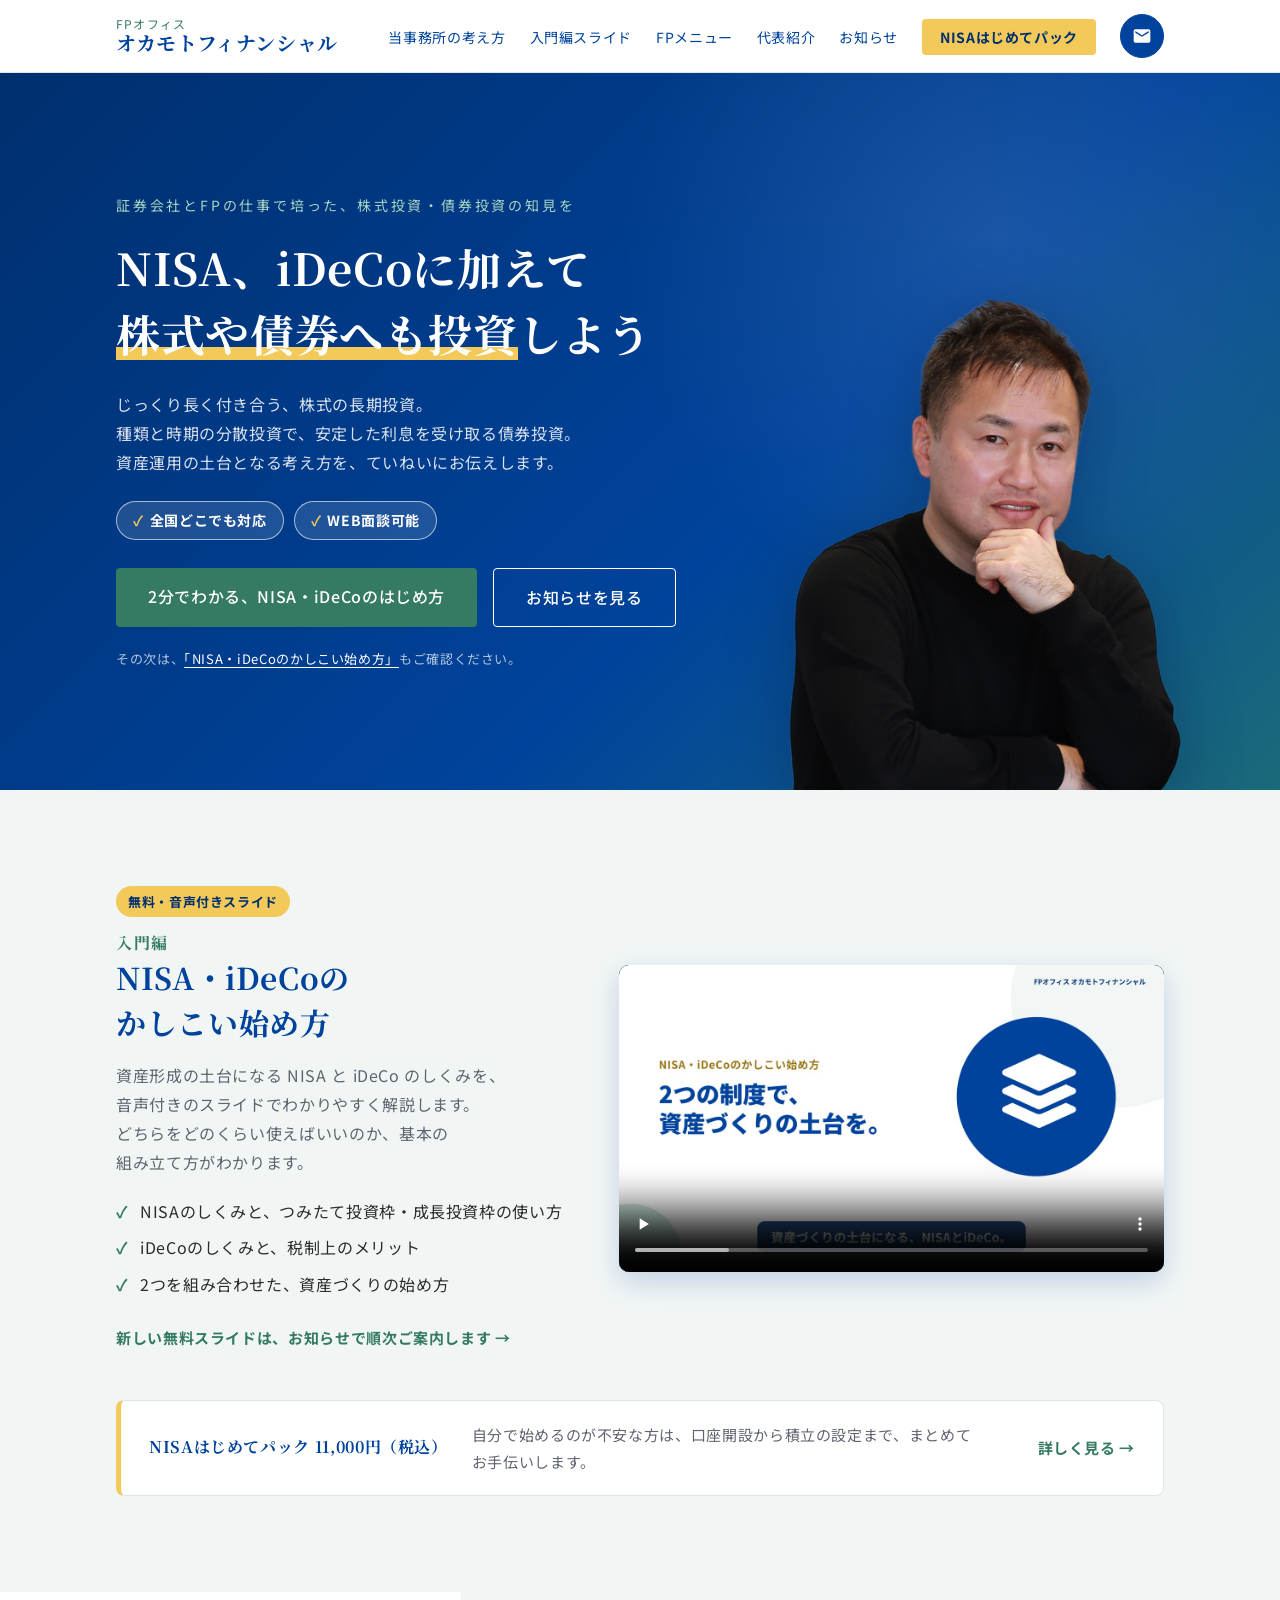
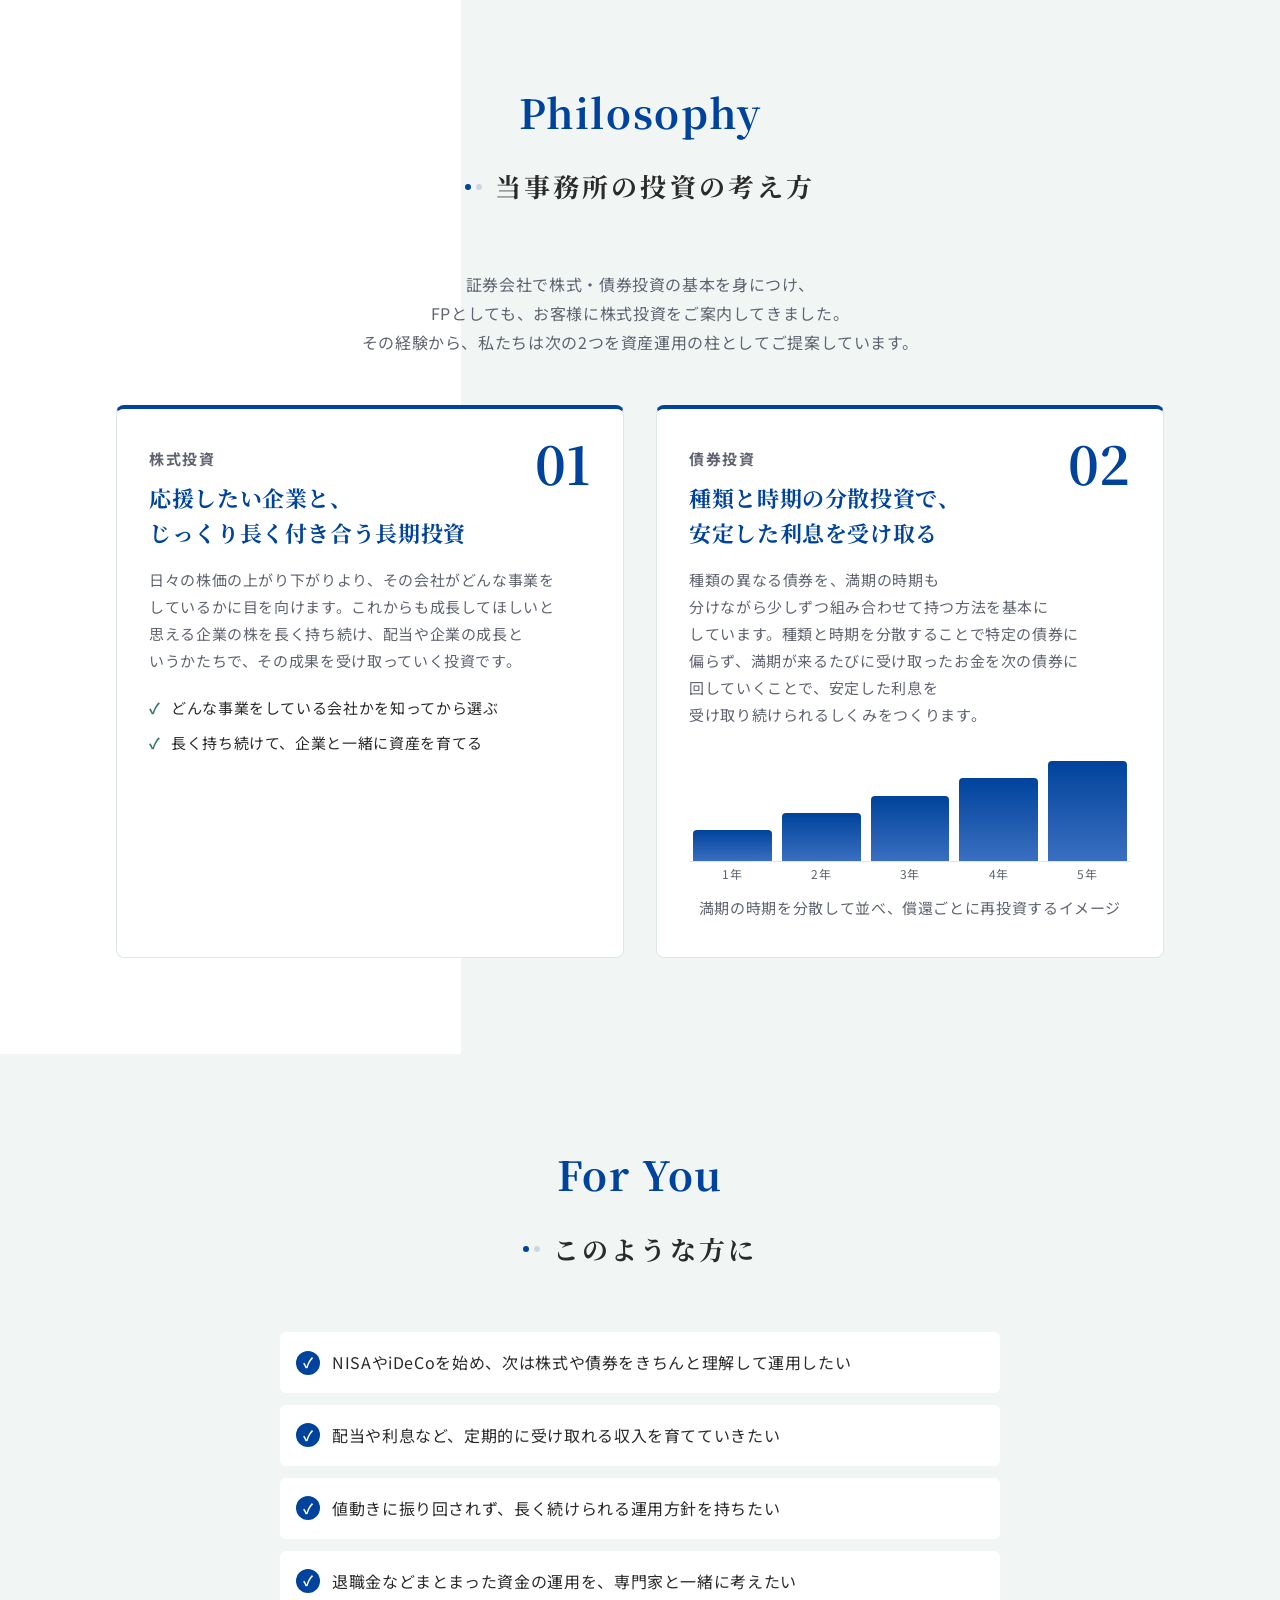
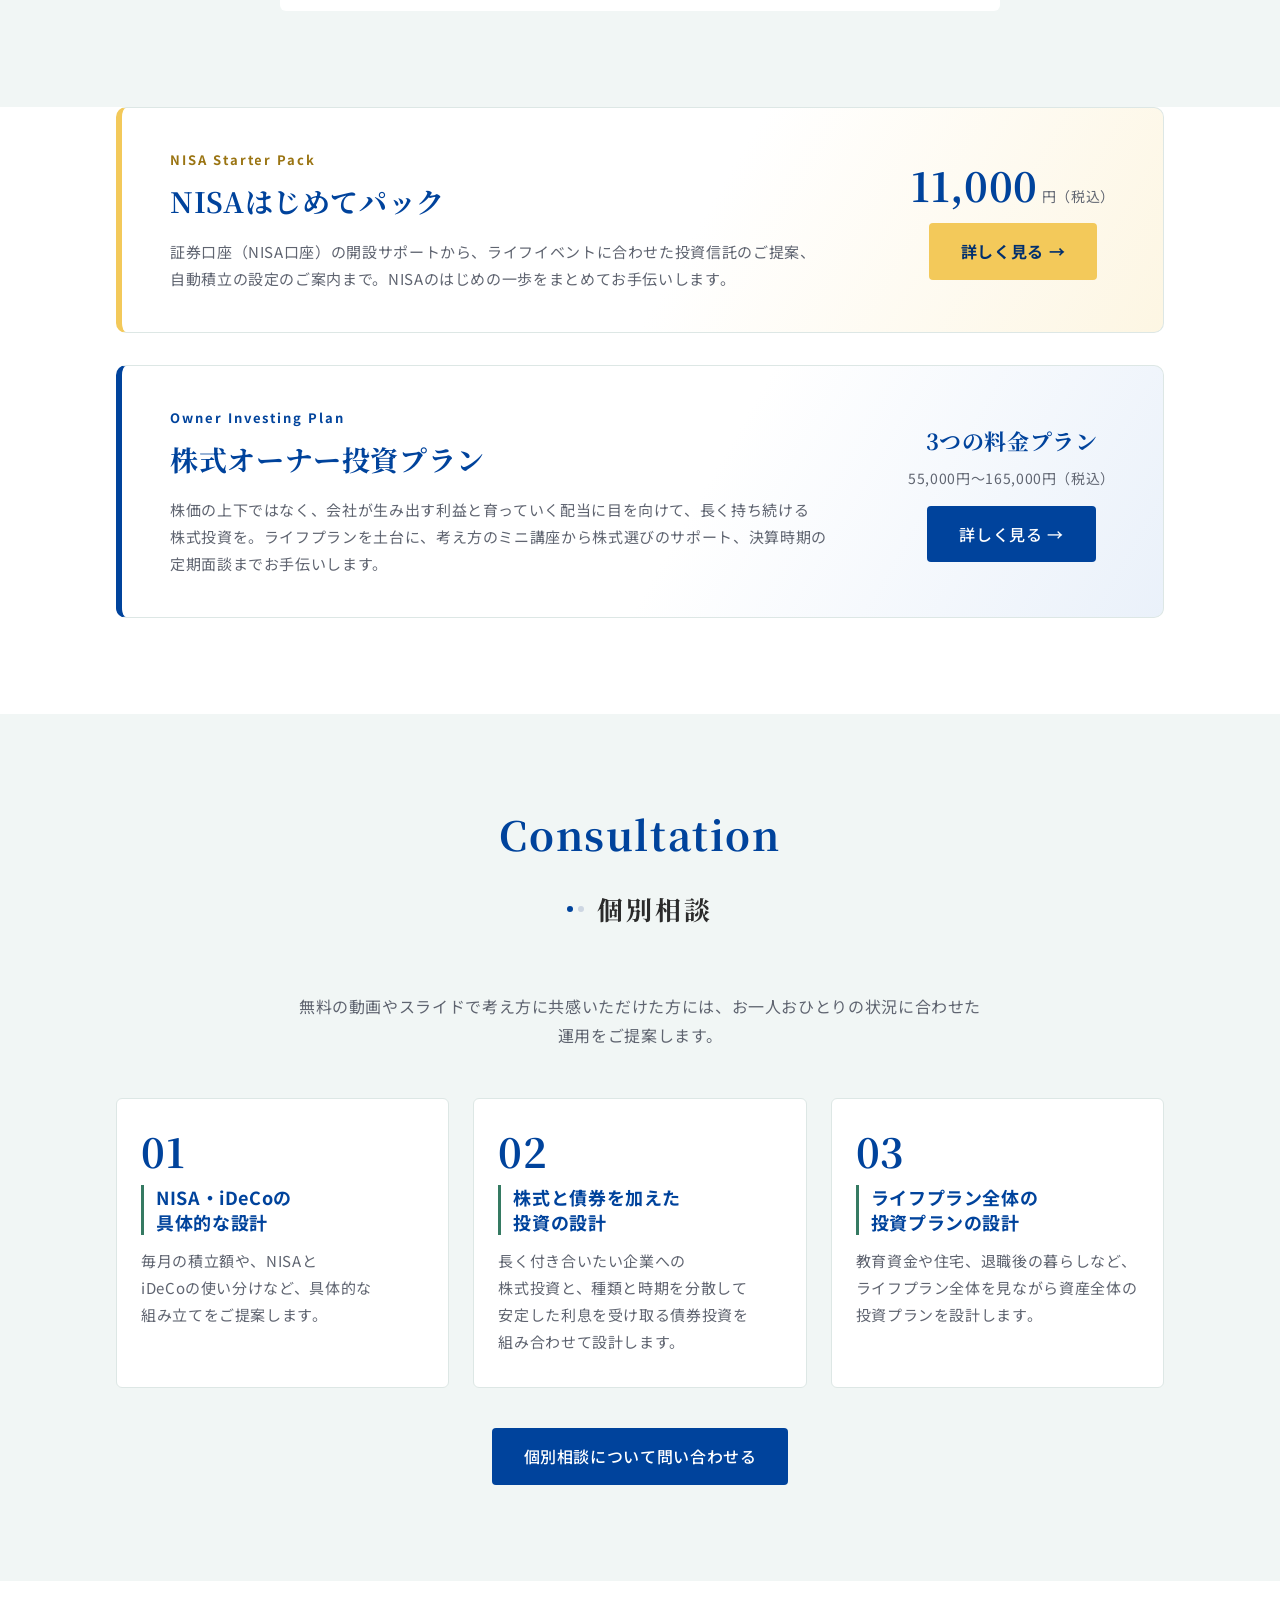
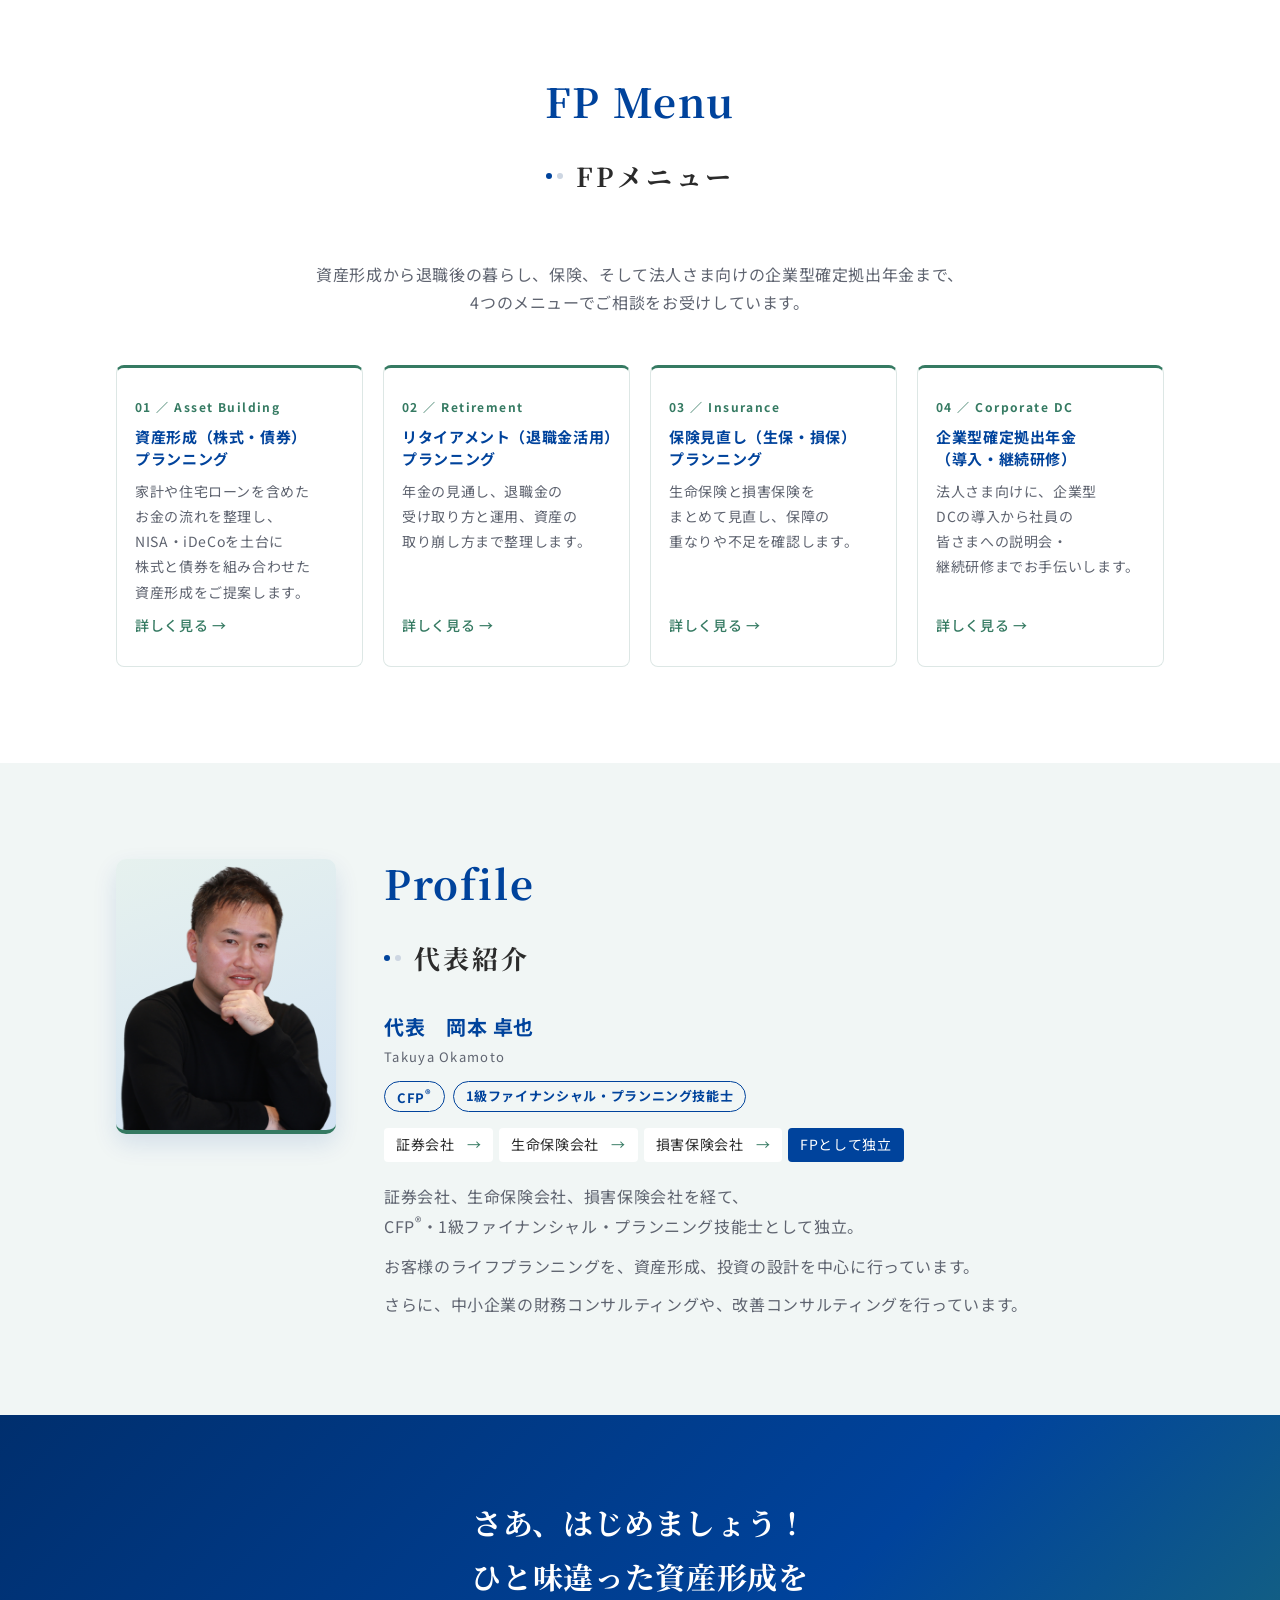
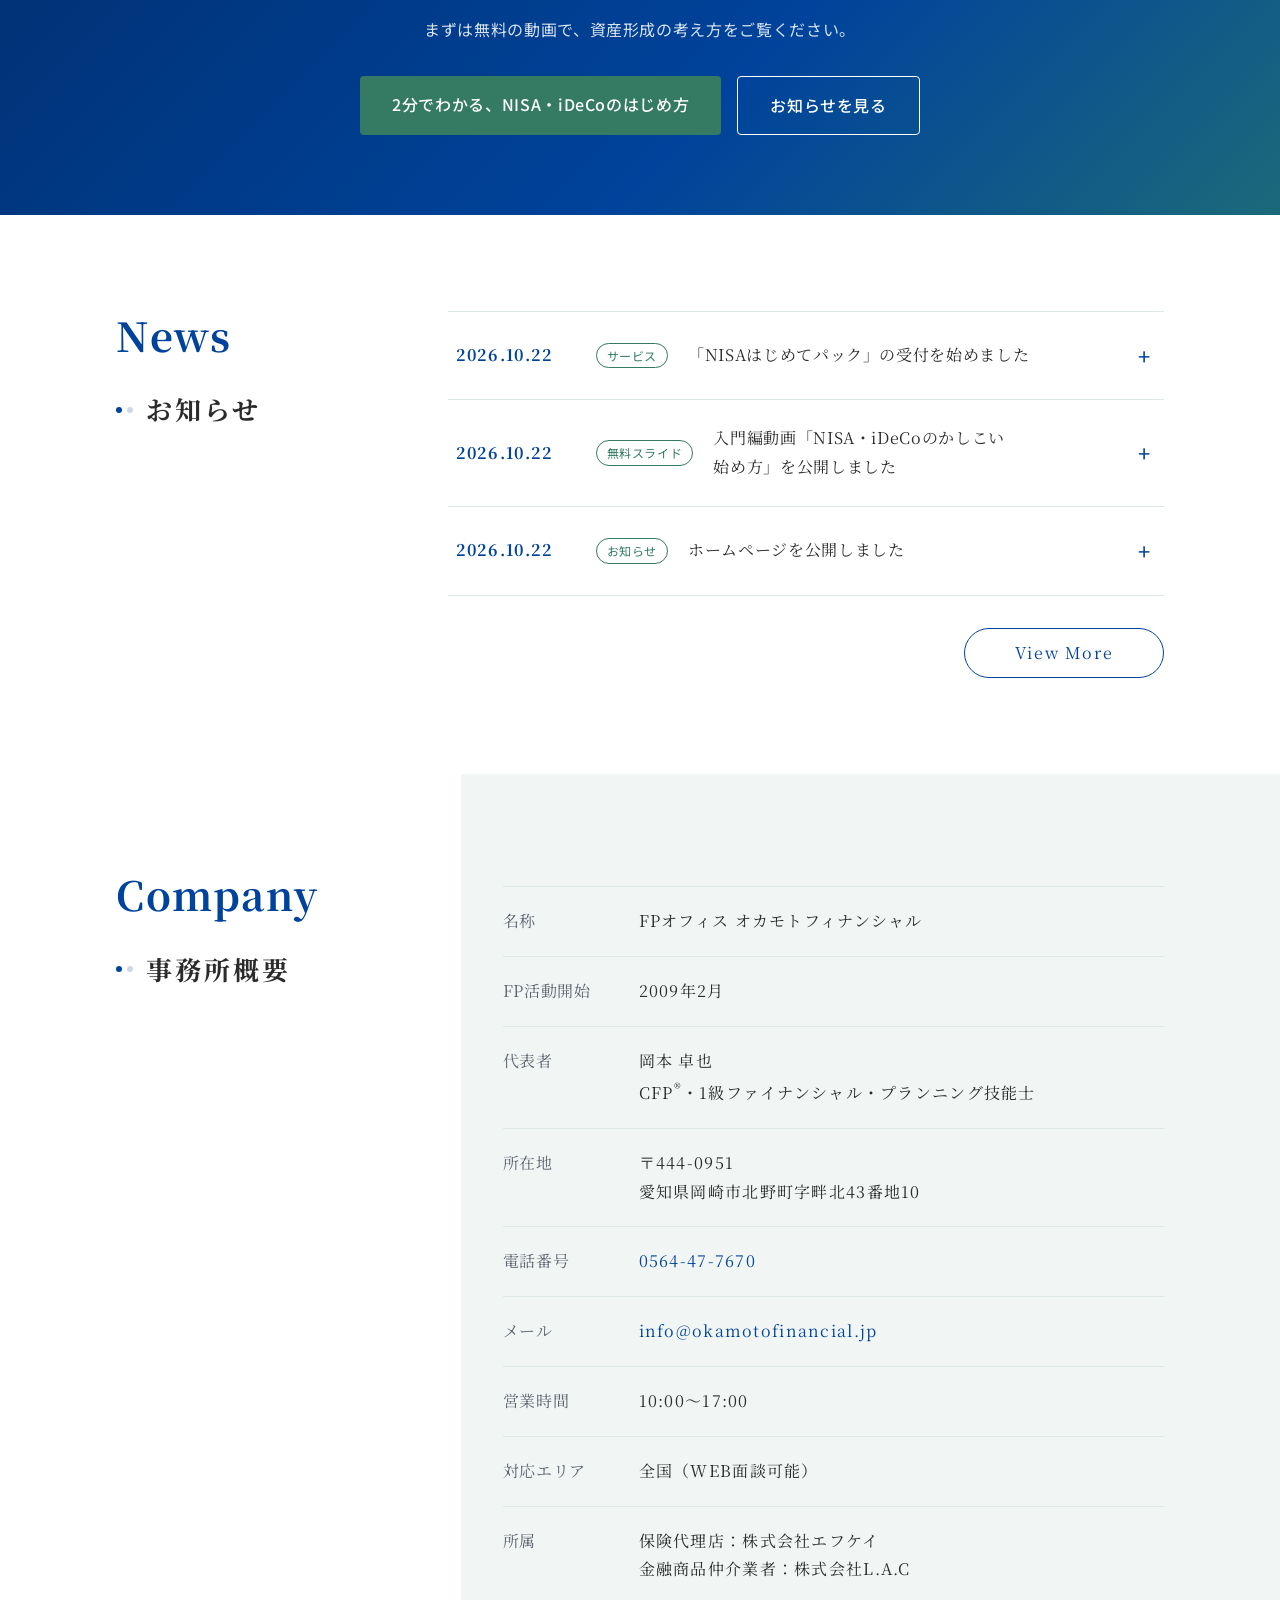
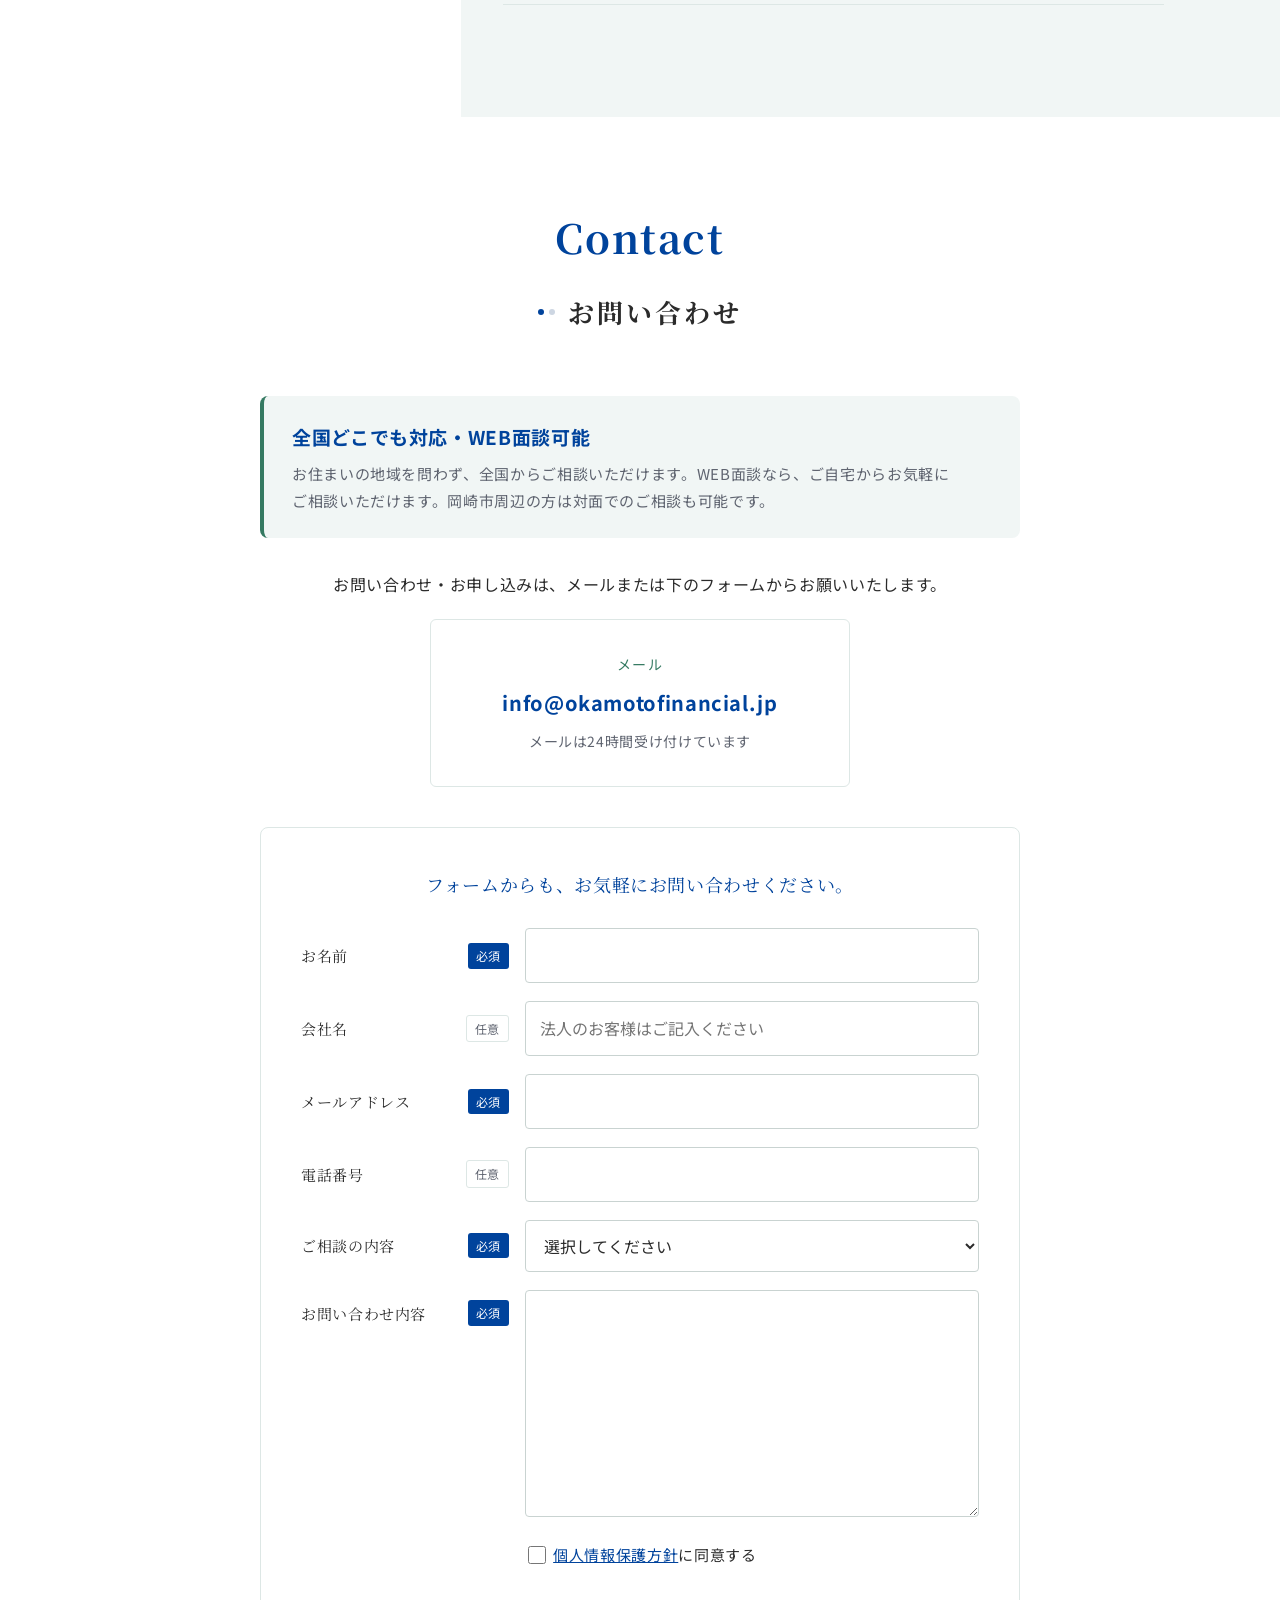
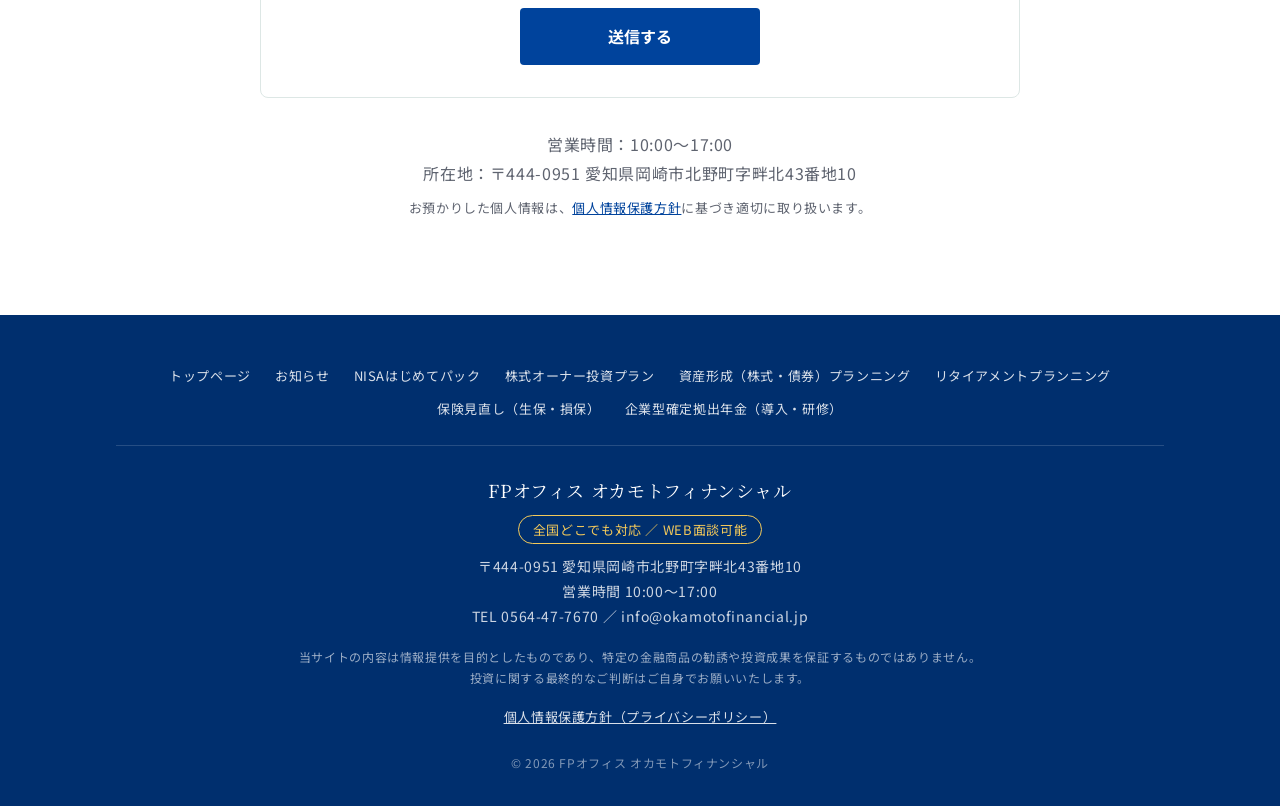
==== commit b5b328fb: "Connect contact form to Formspree Co-Authored-By: Claude Opus 5.5 <noreply@anthropic.com> Claude-Ses" ====
--- a/index.html
+++ b/index.html
@@ -315,9 +315,11 @@
           </div>
         </div>
         <!-- お問い合わせフォーム
-             TODO: 送信サービス（Formspree など）を設定したら、action に送信先URLを入れる。
-             action が空のあいだは、入力内容をメールソフトで開いて送る仕組みで動きます（js/main.js）。 -->
-        <form id="contact-form" class="contact-form" action="" method="POST" data-mailto="info@okamotofinancial.jp" novalidate>
+             送信先は Formspree（info@okamotofinancial.jp 宛てに届く）。送信処理は js/main.js。
+             action を空にすると、入力内容をメールソフトで開いて送る仕組みに戻ります。 -->
+        <form id="contact-form" class="contact-form" action="https://formspree.io/f/mkjjzady" method="POST" data-mailto="info@okamotofinancial.jp" novalidate>
+          <input type="hidden" name="_subject" value="【HPお問い合わせ】オカモトフィナンシャル">
+          <input type="text" name="_gotcha" tabindex="-1" autocomplete="off" aria-hidden="true" style="position:absolute;left:-9999px">
           <p class="form-lead">フォームからも、お気軽にお問い合わせください。</p>
           <div class="form-row">
             <label for="f-name">お名前<span class="req">必須</span></label>
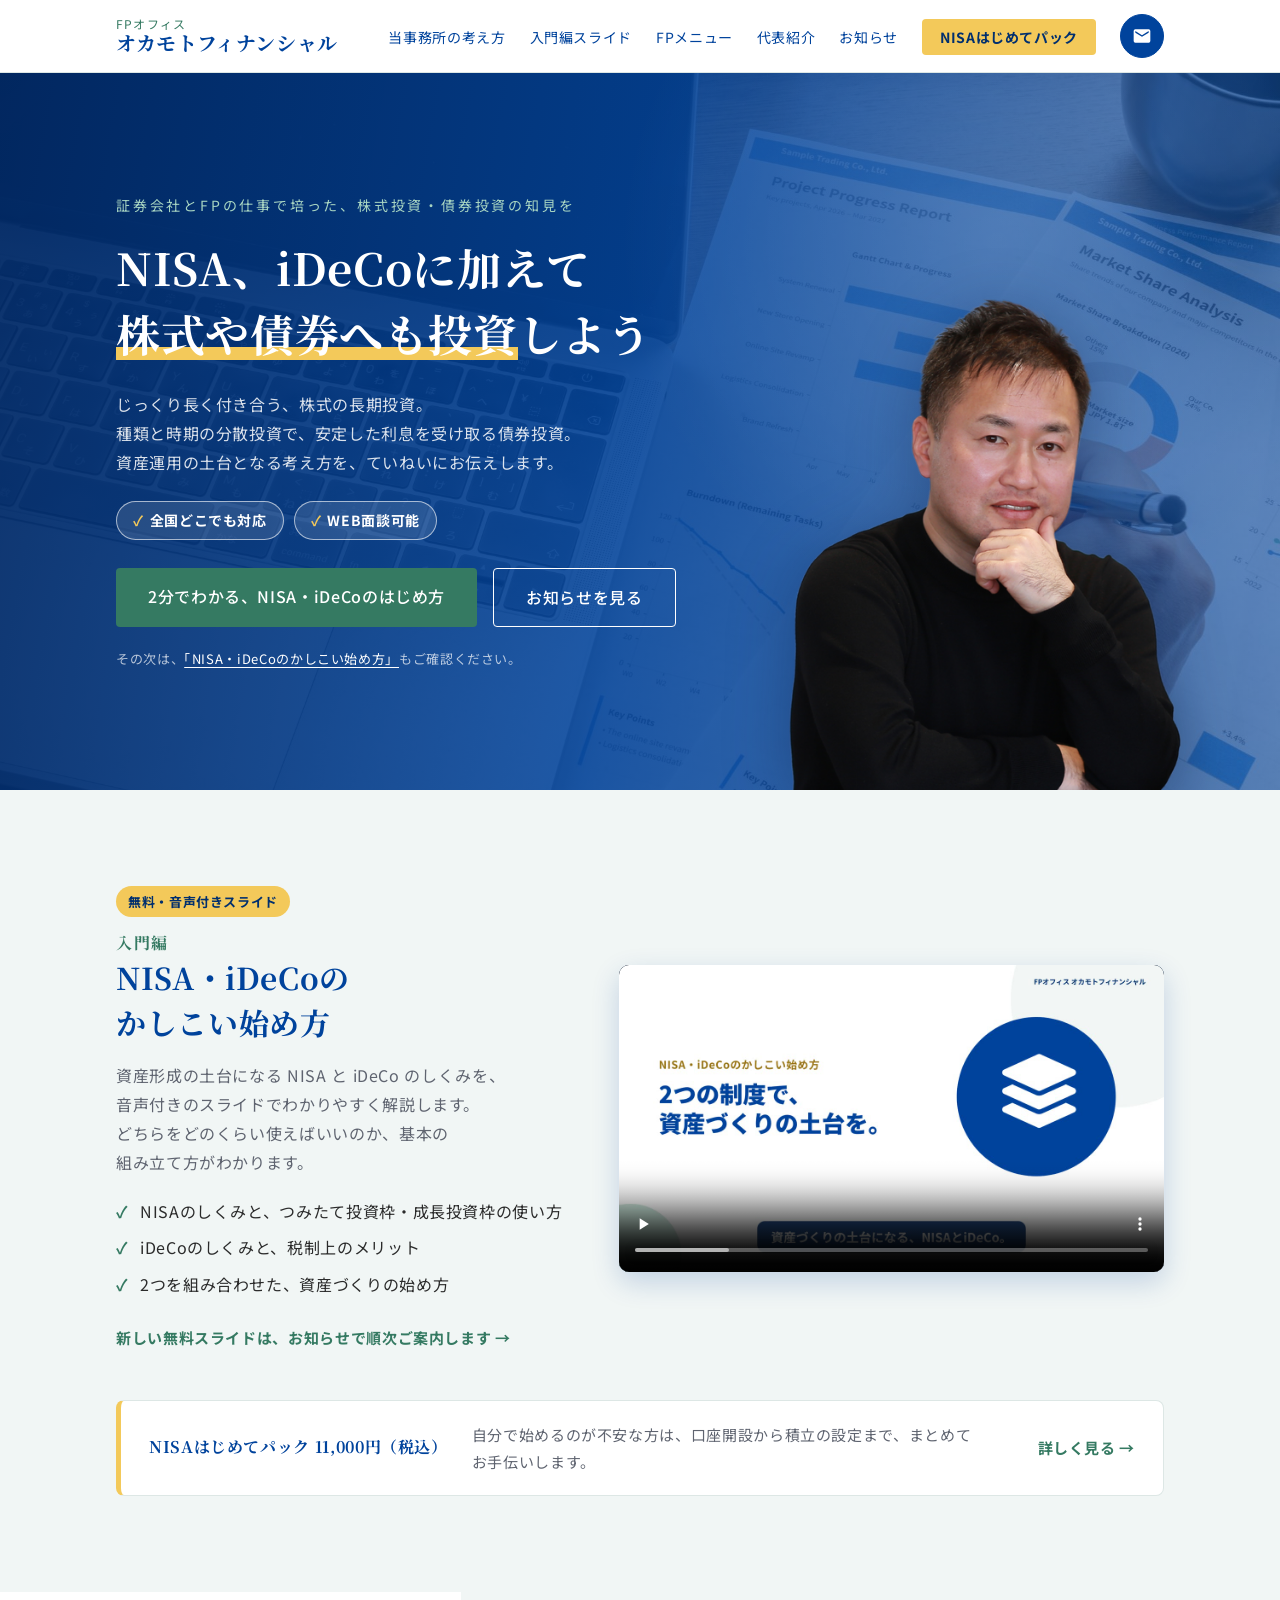
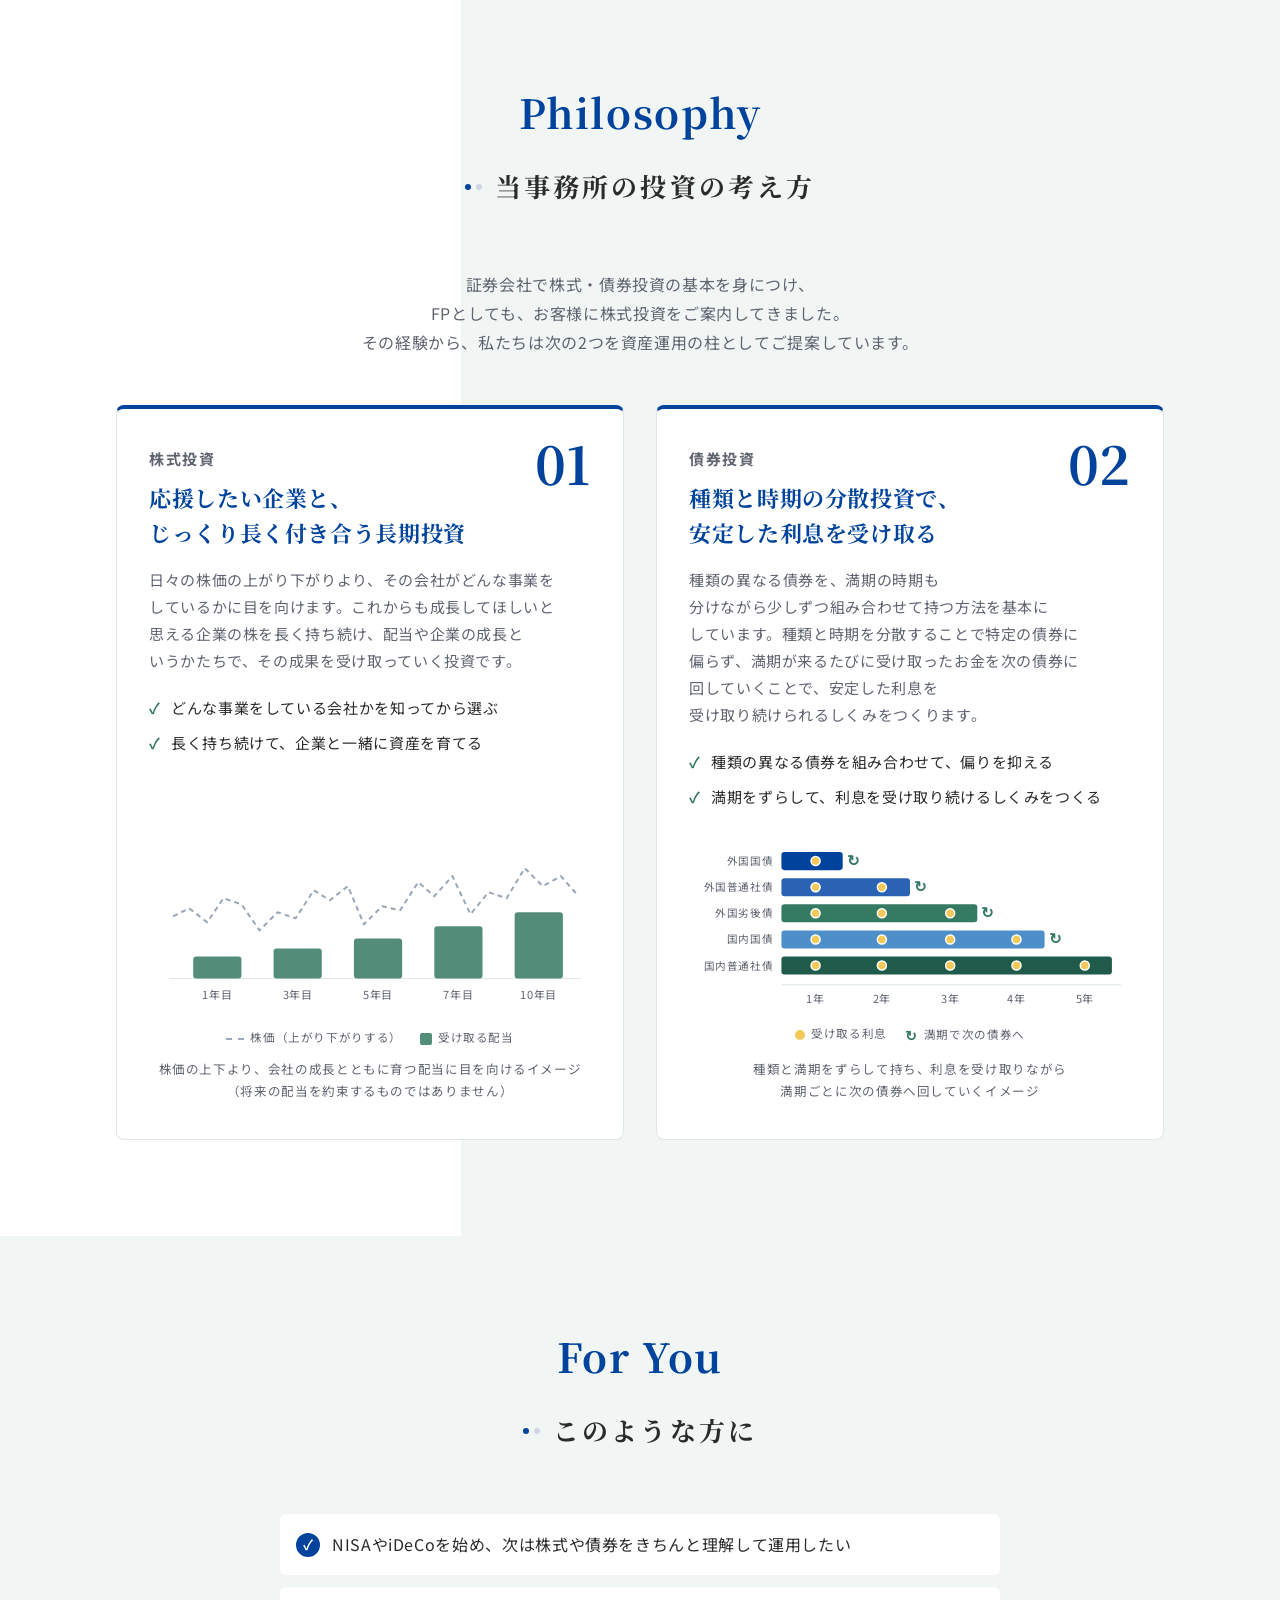
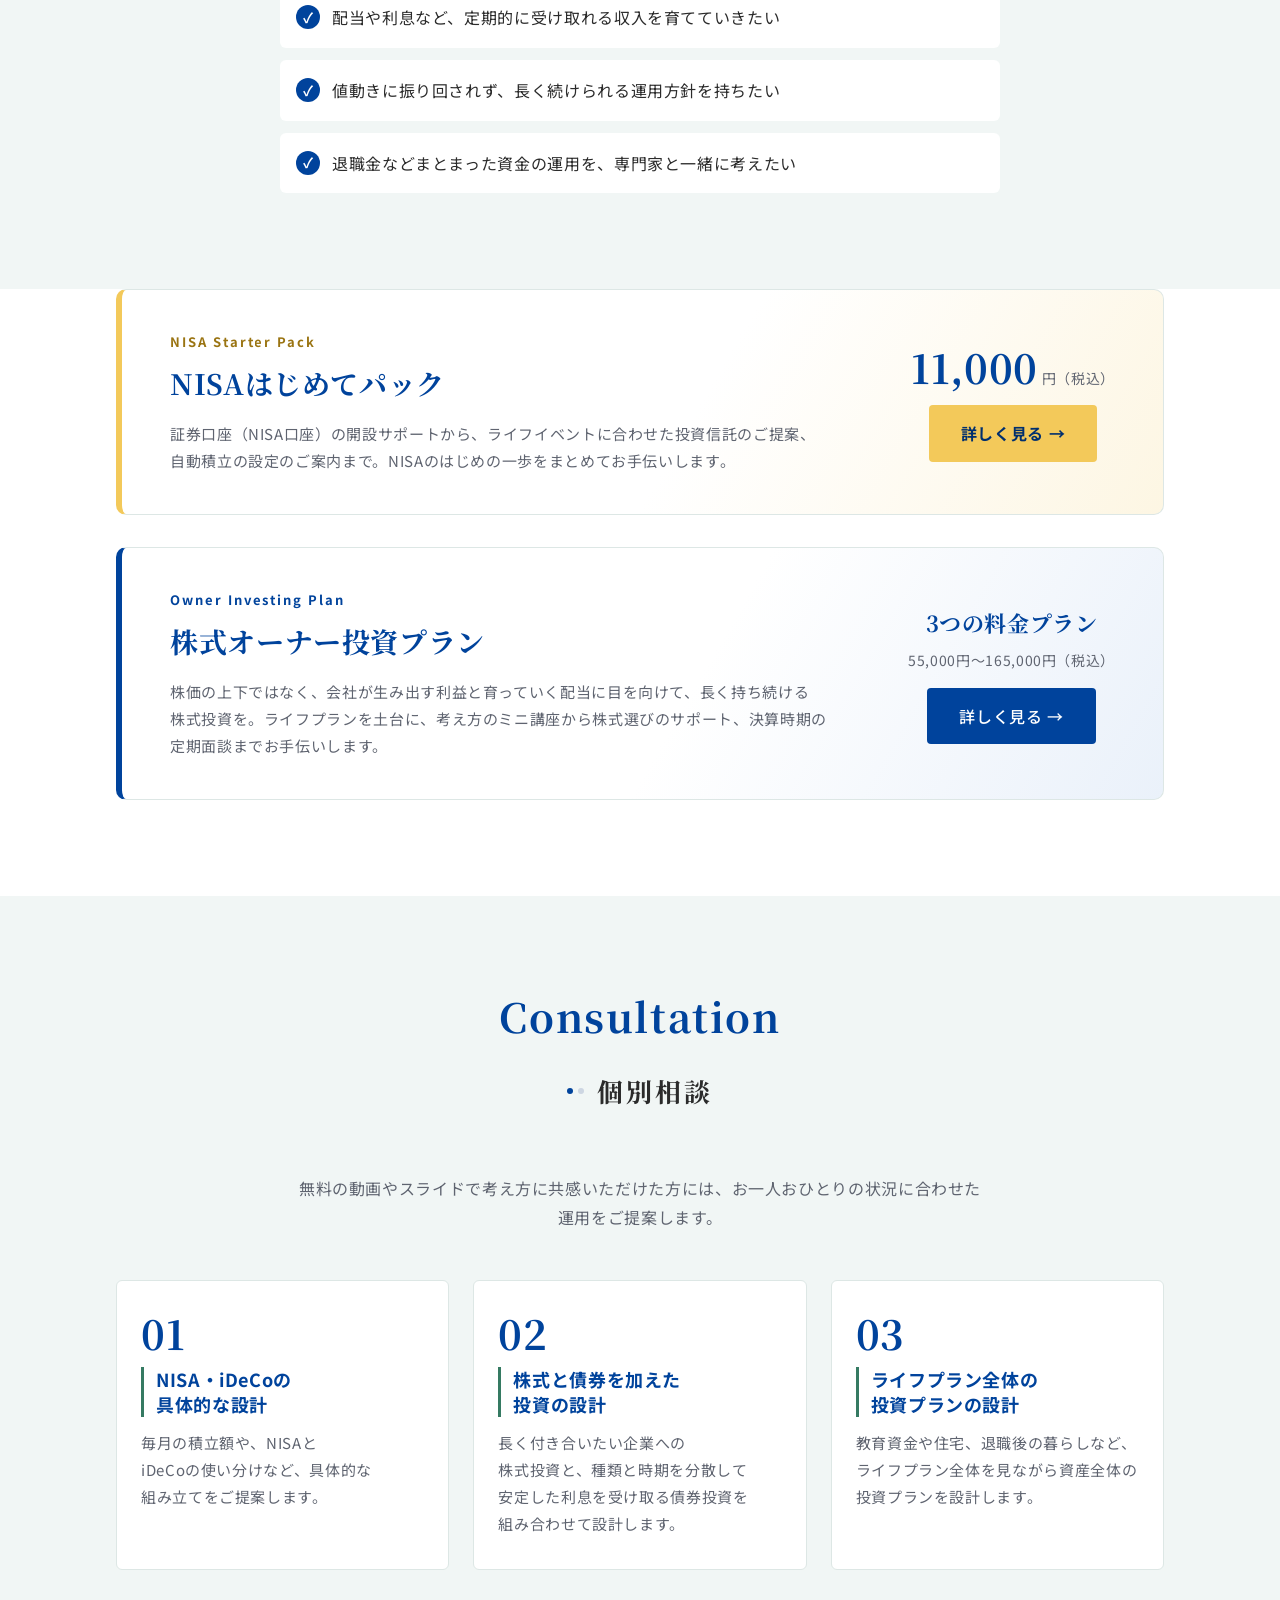
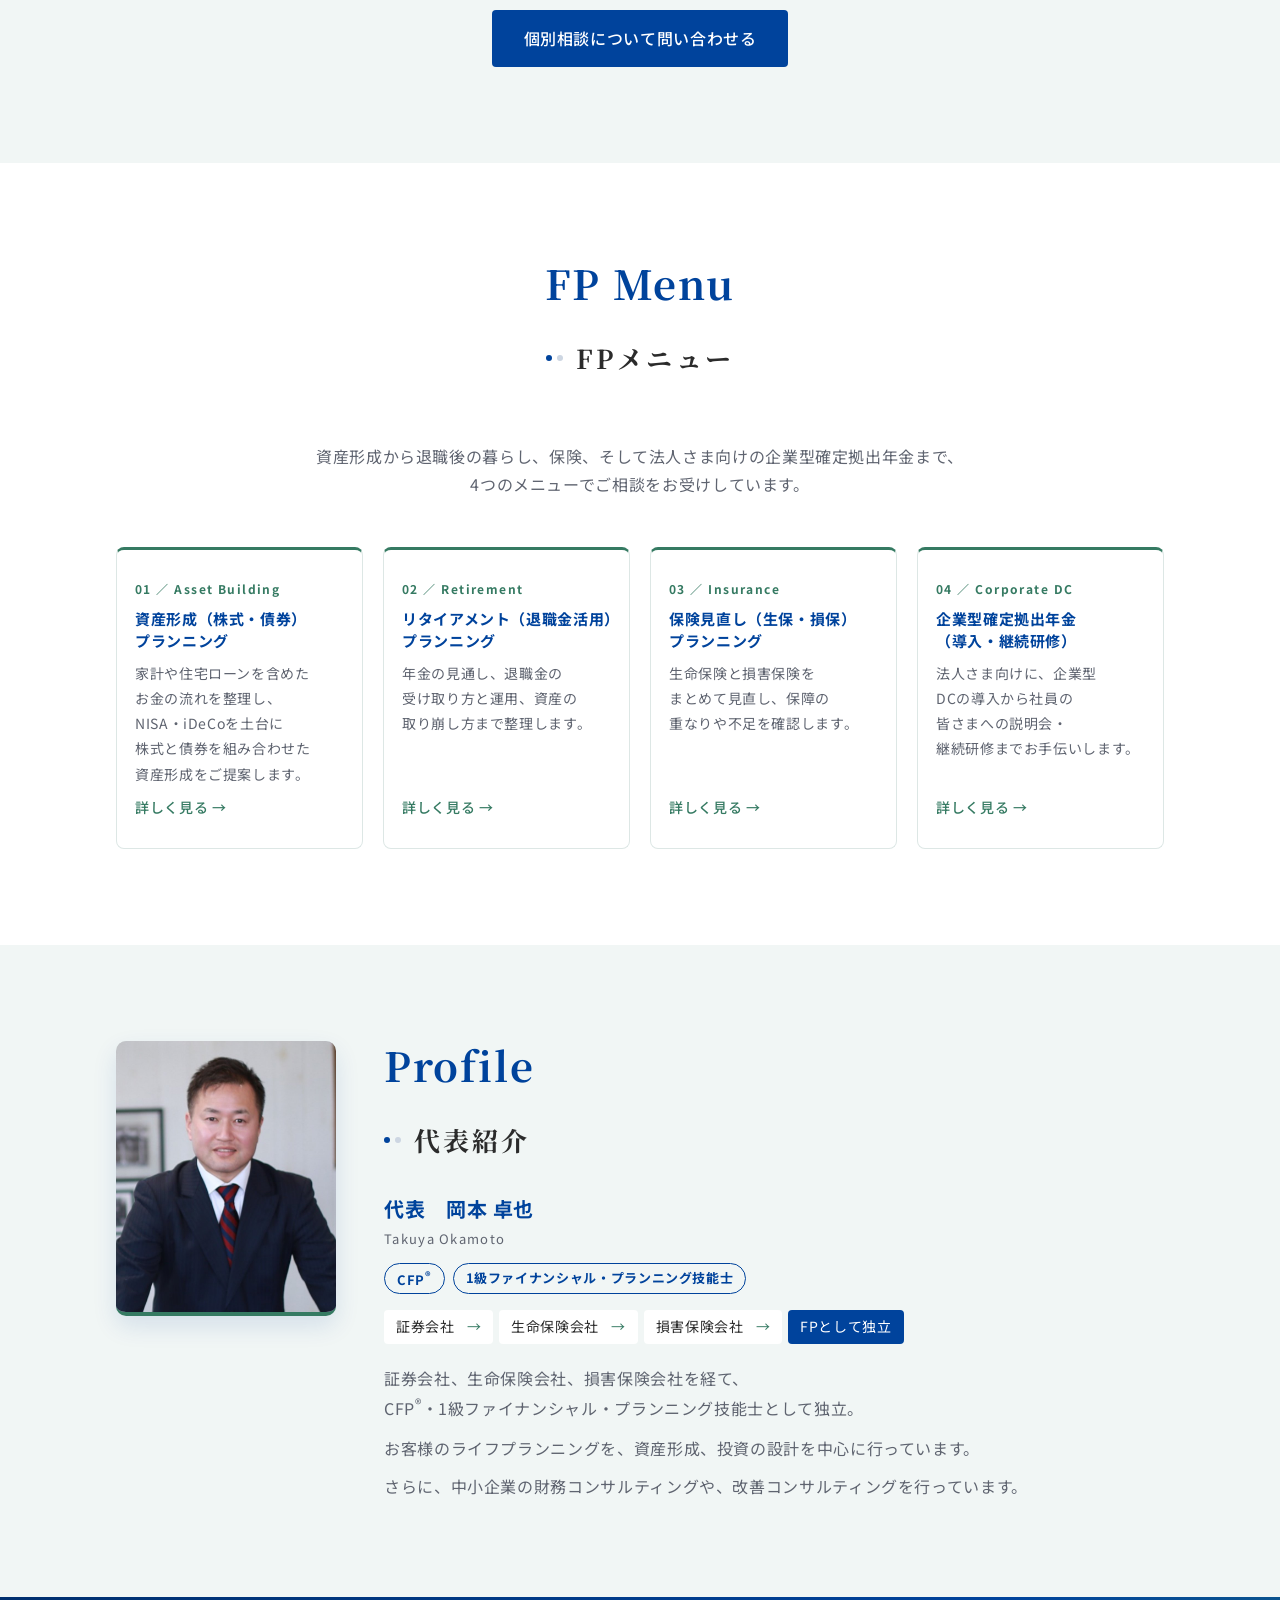
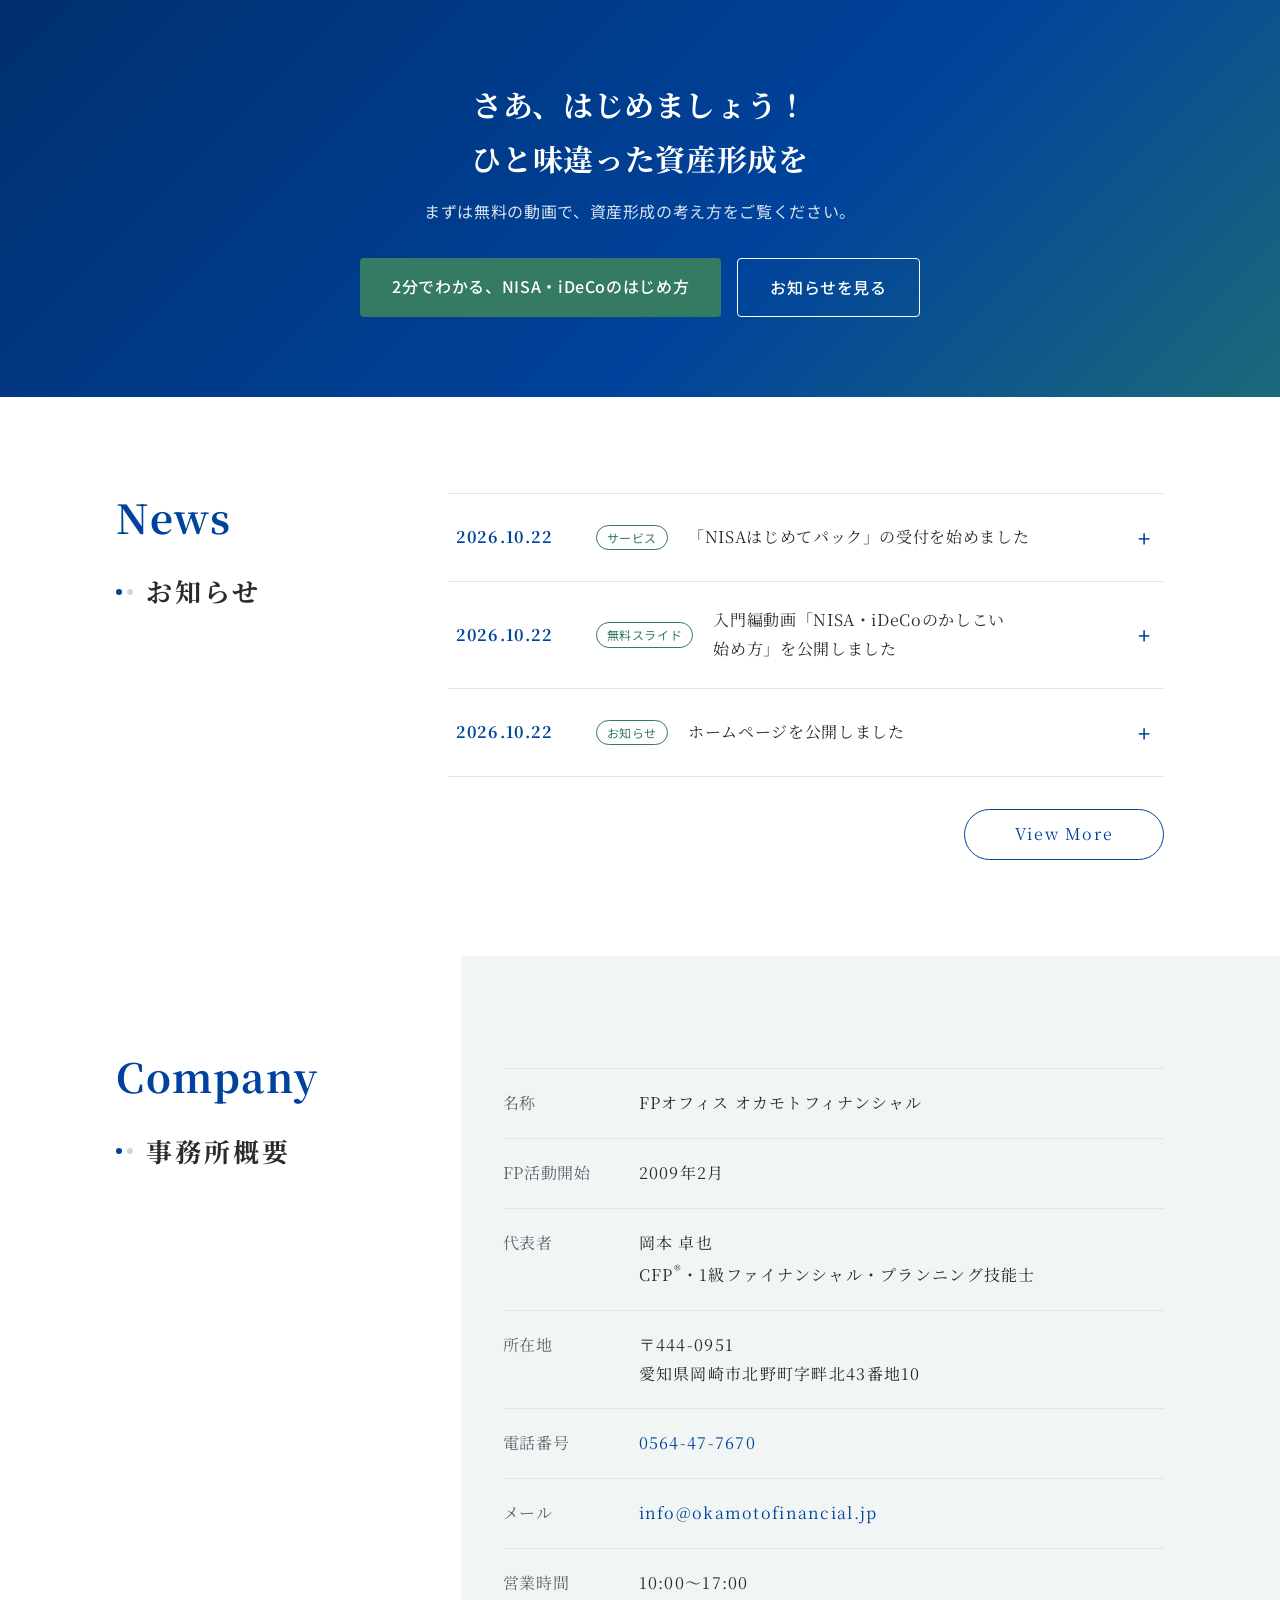
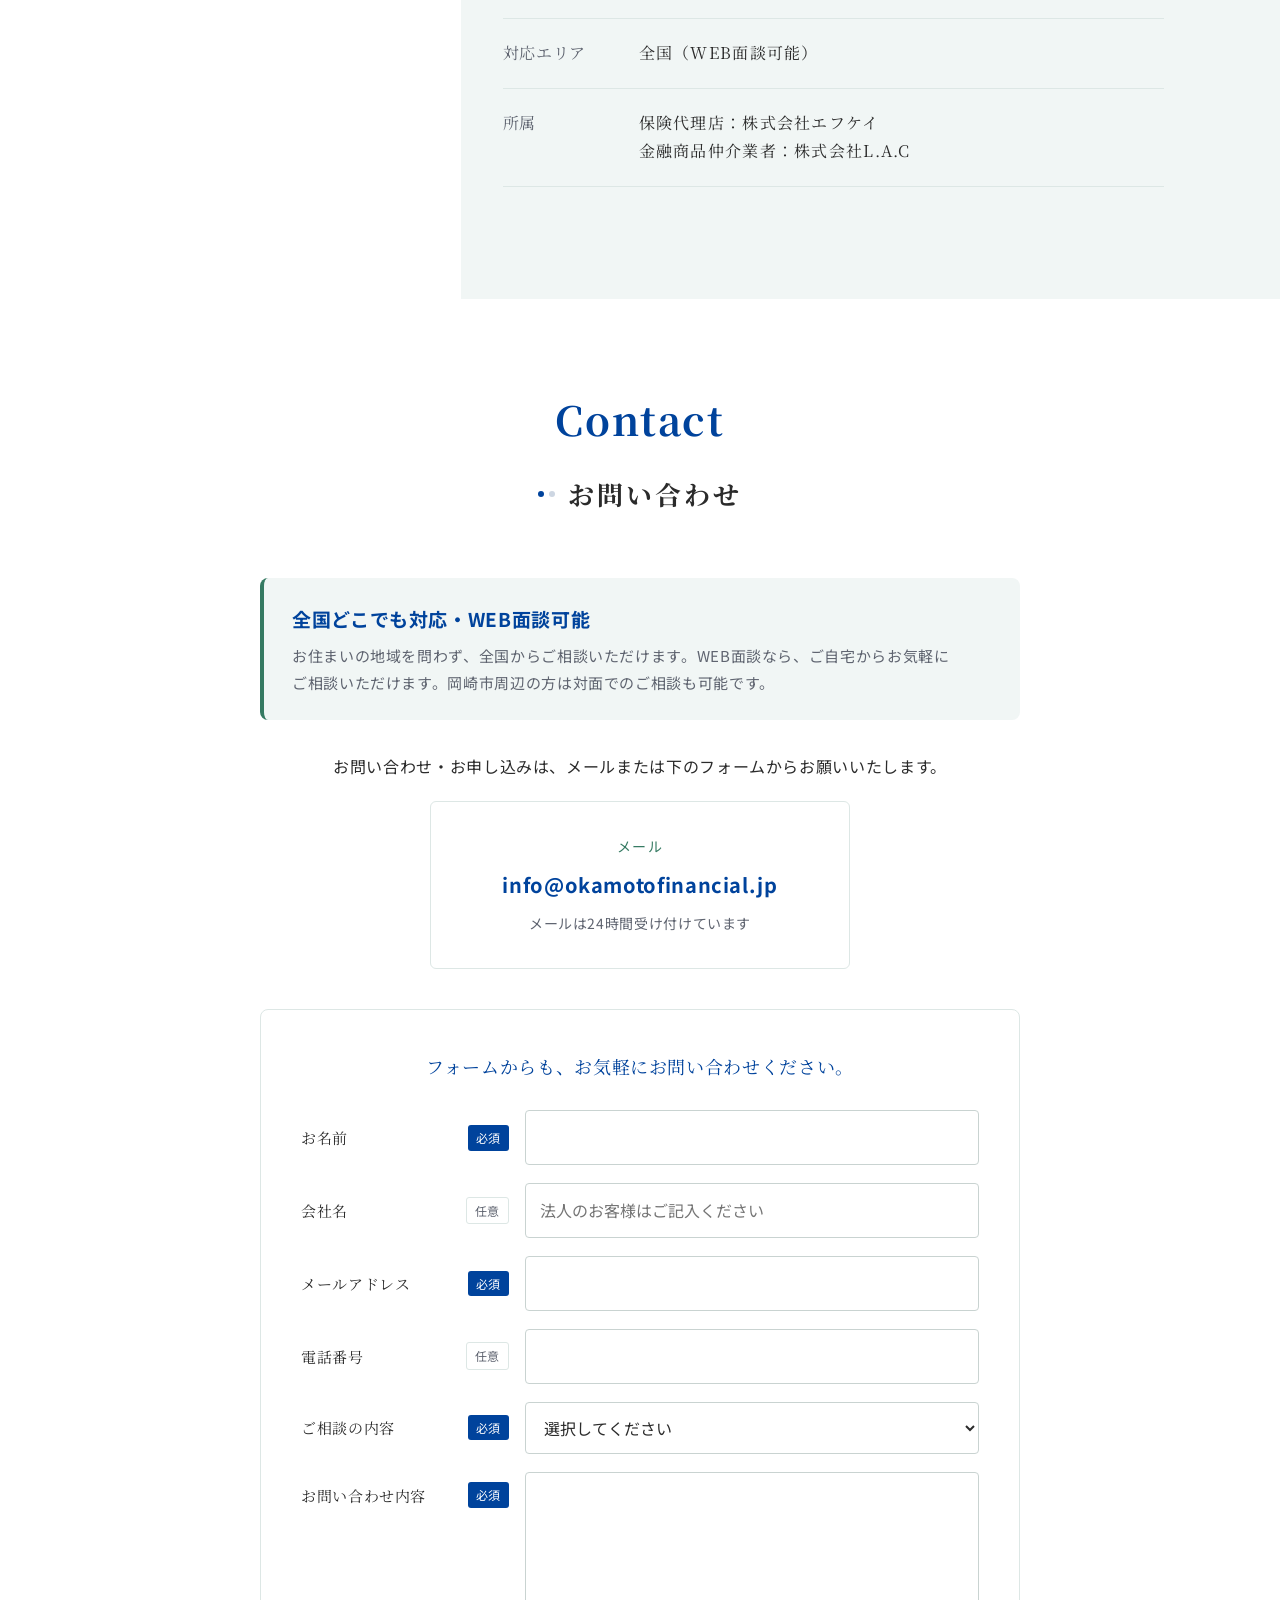
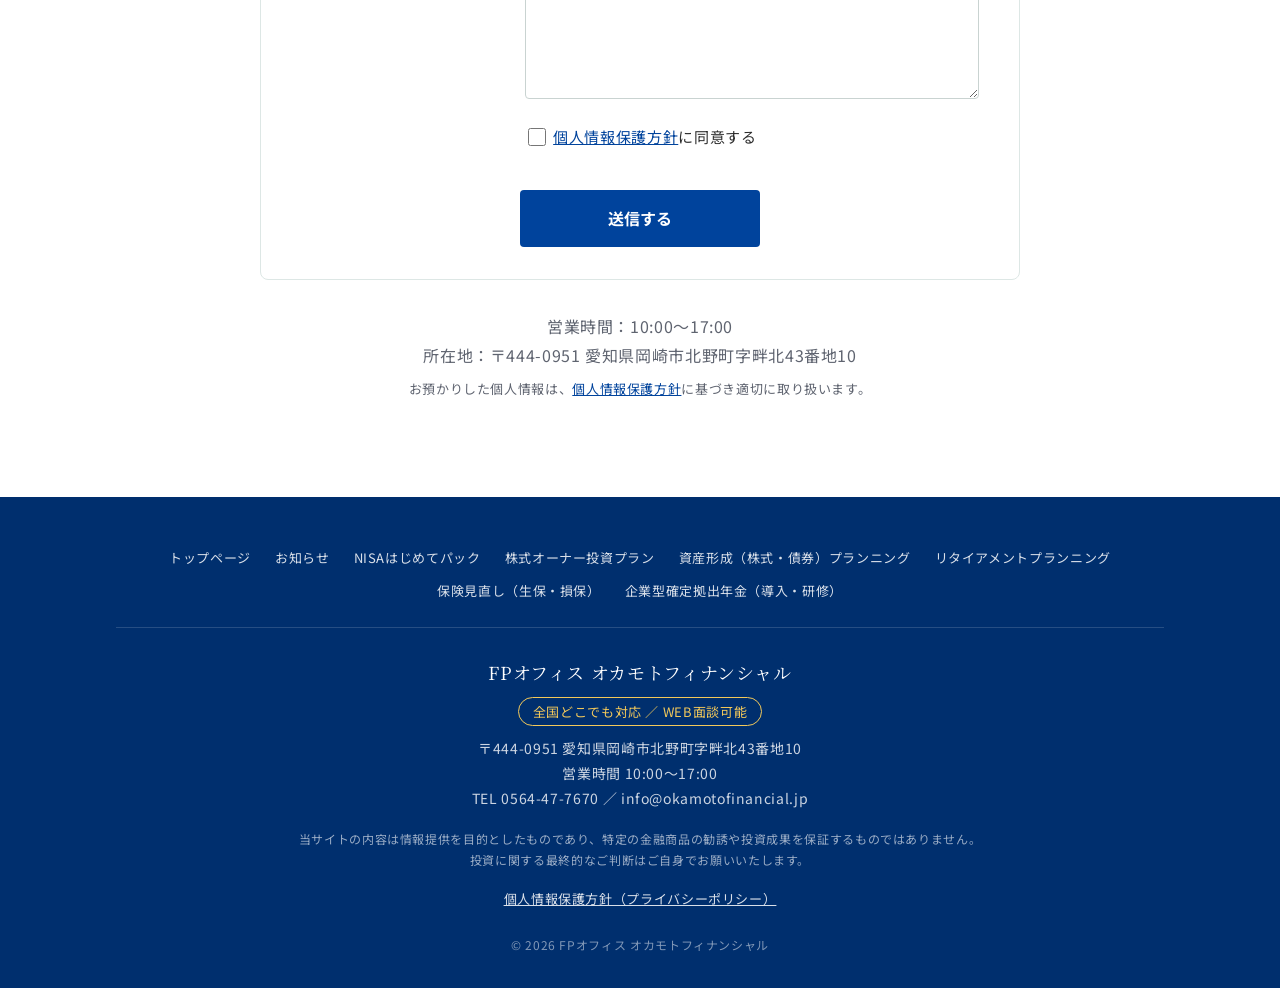
==== commit 0ba6035b: "Update site with photos and latest content Co-Authored-By: Claude Opus 5.5 <noreply@anthropic.com> C" ====
--- a/index.html
+++ b/index.html
@@ -111,19 +111,34 @@
               <li>どんな事業をしている会社かを知ってから選ぶ</li>
               <li>長く持ち続けて、企業と一緒に資産を育てる</li>
             </ul>
+            <figure class="pillar-figure">
+              <svg viewBox="0 0 440 170" role="img" aria-label="株価は上がり下がりしても、会社の成長とともに受け取る配当が少しずつ育っていくイメージ">
+                <line x1="20" y1="132" x2="430" y2="132" class="fig-axis"/>
+                <rect x="44" y="110" width="48" height="22" rx="3" class="fig-div"/><rect x="124" y="102" width="48" height="30" rx="3" class="fig-div"/><rect x="204" y="92" width="48" height="40" rx="3" class="fig-div"/><rect x="284" y="80" width="48" height="52" rx="3" class="fig-div"/><rect x="364" y="66" width="48" height="66" rx="3" class="fig-div"/>
+                <polyline points="24,70 40,62 58,76 74,52 92,58 110,84 128,66 146,72 164,44 180,54 198,40 214,78 232,60 250,64 268,36 284,50 302,30 320,68 338,46 356,52 374,22 392,40 410,30 426,48" class="fig-price"/>
+                <text x="68" y="152" class="fig-label">1年目</text><text x="148" y="152" class="fig-label">3年目</text><text x="228" y="152" class="fig-label">5年目</text><text x="308" y="152" class="fig-label">7年目</text><text x="388" y="152" class="fig-label">10年目</text>
+              </svg>
+              <figcaption class="fig-legend"><span class="lg lg-price">株価（上がり下がりする）</span><span class="lg lg-div">受け取る配当</span></figcaption>
+              <p class="ladder-caption">株価の上下より、会社の成長とともに育つ配当に目を向けるイメージ<br>（将来の配当を約束するものではありません）</p>
+            </figure>
           </article>
           <article class="pillar">
             <p class="pillar-num">債券投資</p>
             <h3 class="pillar-title">種類と時期の分散投資で、<br>安定した利息を受け取る</h3>
             <p>種類の異なる債券を、満期の時期も分けながら少しずつ組み合わせて持つ方法を基本にしています。種類と時期を分散することで特定の債券に偏らず、満期が来るたびに受け取ったお金を次の債券に回していくことで、安定した利息を受け取り続けられるしくみをつくります。</p>
-            <div class="ladder" aria-label="満期の時期を分散して債券を持つイメージ">
-              <div class="rung" style="--h:28%"><span>1年</span></div>
-              <div class="rung" style="--h:44%"><span>2年</span></div>
-              <div class="rung" style="--h:60%"><span>3年</span></div>
-              <div class="rung" style="--h:76%"><span>4年</span></div>
-              <div class="rung" style="--h:92%"><span>5年</span></div>
-            </div>
-            <p class="ladder-caption">満期の時期を分散して並べ、償還ごとに再投資するイメージ</p>
+            <ul class="pillar-points">
+              <li>種類の異なる債券を組み合わせて、偏りを抑える</li>
+              <li>満期をずらして、利息を受け取り続けるしくみをつくる</li>
+            </ul>
+            <figure class="pillar-figure">
+              <svg viewBox="0 0 440 170" role="img" aria-label="種類の異なる債券を満期をずらして持ち、利息を受け取りながら、満期が来たら次の債券に回していくイメージ">
+                <text x="84" y="23" class="fig-name">外国国債</text><rect x="92" y="10" width="61" height="18" rx="3" class="fig-bond b1"/><circle cx="126" cy="19" r="4.5" class="fig-coin"/><text x="157" y="24" class="fig-renew">↻</text><text x="84" y="49" class="fig-name">外国普通社債</text><rect x="92" y="36" width="128" height="18" rx="3" class="fig-bond b2"/><circle cx="126" cy="45" r="4.5" class="fig-coin"/><circle cx="192" cy="45" r="4.5" class="fig-coin"/><text x="224" y="50" class="fig-renew">↻</text><text x="84" y="75" class="fig-name">外国劣後債</text><rect x="92" y="62" width="195" height="18" rx="3" class="fig-bond b3"/><circle cx="126" cy="71" r="4.5" class="fig-coin"/><circle cx="192" cy="71" r="4.5" class="fig-coin"/><circle cx="260" cy="71" r="4.5" class="fig-coin"/><text x="291" y="76" class="fig-renew">↻</text><text x="84" y="101" class="fig-name">国内国債</text><rect x="92" y="88" width="262" height="18" rx="3" class="fig-bond b4"/><circle cx="126" cy="97" r="4.5" class="fig-coin"/><circle cx="192" cy="97" r="4.5" class="fig-coin"/><circle cx="260" cy="97" r="4.5" class="fig-coin"/><circle cx="326" cy="97" r="4.5" class="fig-coin"/><text x="358" y="102" class="fig-renew">↻</text><text x="84" y="127" class="fig-name">国内普通社債</text><rect x="92" y="114" width="329" height="18" rx="3" class="fig-bond b5"/><circle cx="126" cy="123" r="4.5" class="fig-coin"/><circle cx="192" cy="123" r="4.5" class="fig-coin"/><circle cx="260" cy="123" r="4.5" class="fig-coin"/><circle cx="326" cy="123" r="4.5" class="fig-coin"/><circle cx="394" cy="123" r="4.5" class="fig-coin"/>
+                <line x1="92" y1="142" x2="430" y2="142" class="fig-axis"/>
+                <text x="126" y="160" class="fig-label">1年</text><text x="192" y="160" class="fig-label">2年</text><text x="260" y="160" class="fig-label">3年</text><text x="326" y="160" class="fig-label">4年</text><text x="394" y="160" class="fig-label">5年</text>
+              </svg>
+              <figcaption class="fig-legend"><span class="lg lg-coin">受け取る利息</span><span class="lg lg-renew">満期で次の債券へ</span></figcaption>
+              <p class="ladder-caption">種類と満期をずらして持ち、利息を受け取りながら<br>満期ごとに次の債券へ回していくイメージ</p>
+            </figure>
           </article>
         </div>
       </div>
@@ -232,7 +247,7 @@
     <!-- 代表紹介 -->
     <section id="profile" class="section section-alt">
       <div class="container profile">
-        <div class="profile-photo"><img src="images/profile.png" alt="代表 岡本 卓也" width="480" height="600" loading="lazy"></div>
+        <div class="profile-photo"><img src="images/profile-photo3.jpg" alt="代表 岡本 卓也" width="800" height="1000" loading="lazy"></div>
         <div class="profile-body">
           <h2 class="section-title section-title-left"><span class="en">Profile</span><span class="ja">代表紹介</span></h2>
           <p class="profile-name">代表　岡本 卓也<span class="profile-name-kana">Takuya Okamoto</span></p>
--- a/css/style.css
+++ b/css/style.css
@@ -775,3 +775,57 @@
 .price-consult { max-width: 560px; margin: 0 auto; padding: 32px 24px; text-align: center; background: #fff; border: 1px solid var(--border); border-top: 4px solid var(--blue); border-radius: 10px; }
 .price-consult-value { font-family: var(--font-serif); font-size: 28px; font-weight: 700; color: var(--blue); margin-bottom: 8px; }
 .price-consult p:not(.price-consult-value) { font-size: 15px; color: var(--text-sub); margin-bottom: 20px; }
+
+/* ---------- 背景写真 ---------- */
+.hero {
+  background:
+    linear-gradient(100deg, rgba(0,40,100,.94) 0%, rgba(0,67,156,.86) 50%, rgba(0,67,156,.55) 100%),
+    url(../images/bg-top.jpg) center / cover no-repeat;
+}
+.page-hero-photo { background-size: cover; background-position: center; background-repeat: no-repeat; }
+.page-hero-owner {
+  background-image:
+    linear-gradient(100deg, rgba(0,40,100,.92) 0%, rgba(0,67,156,.82) 55%, rgba(0,67,156,.55) 100%),
+    url(../images/bg-owner-plan.jpg);
+  background-position: center, center 62%;
+}
+.profile-photo img[src*="profile-photo"] { object-position: center top; }
+.page-hero-nisa-pack, .page-hero-dc, .page-hero-asset-planning, .page-hero-insurance, .page-hero-retirement {
+  --page-hero-overlay: linear-gradient(100deg, rgba(0,40,100,.92) 0%, rgba(0,67,156,.82) 55%, rgba(0,67,156,.55) 100%);
+}
+.page-hero-nisa-pack { background-image: var(--page-hero-overlay), url(../images/bg-nisa-pack.jpg); background-position: center, center 60%; }
+.page-hero-dc { background-image: var(--page-hero-overlay), url(../images/bg-dc.jpg); background-position: center, 45% 38%; }
+.page-hero-asset-planning { background-image: var(--page-hero-overlay), url(../images/bg-asset-planning.jpg); background-position: center, center 55%; }
+.page-hero-insurance { background-image: var(--page-hero-overlay), url(../images/bg-insurance.jpg); background-position: center, center 74%; }
+.page-hero-retirement { background-image: var(--page-hero-overlay), url(../images/bg-retirement.jpg); background-position: center, 57% 45%; }
+/* 投資の考え方：2枚のカードの図を下端でそろえる */
+.pillar { display: flex; flex-direction: column; }
+.pillar .ladder { margin-top: auto; }
+.pillar-points + .ladder, .pillar > p + .ladder { margin-top: auto; padding-top: 24px; }
+.pillar .ladder { min-height: 110px; box-sizing: content-box; }
+.ladder-dividend .rung { background: linear-gradient(var(--green), #5fa58a); }
+.pillar .ladder-caption { min-height: 2lh; }
+/* 投資の考え方：図（株式＝株価と配当、債券＝満期をずらした階段と利息） */
+.pillar-figure { margin: auto 0 0; padding-top: 24px; }
+.pillar-figure svg { display: block; width: 100%; height: auto; overflow: visible; }
+.fig-axis { stroke: var(--border); stroke-width: 1; }
+.fig-label, .fig-name { font-size: 12px; fill: var(--text-sub); font-family: var(--font-sans); }
+.fig-label { text-anchor: middle; }
+.fig-div { fill: var(--green); opacity: .85; }
+.fig-price { fill: none; stroke: #9aa7b8; stroke-width: 2; stroke-linejoin: round; stroke-dasharray: 5 4; }
+.fig-bond { fill: var(--blue); }
+.fig-bond.b2 { fill: #2a63b3; } .fig-bond.b3 { fill: #357a62; } .fig-bond.b4 { fill: #4f8fc9; } .fig-bond.b5 { fill: #1f5a4a; }
+.fig-coin { fill: var(--gold); stroke: #fff; stroke-width: 1.5; }
+.fig-renew { font-size: 15px; font-weight: 700; fill: var(--green); }
+.fig-legend { display: flex; justify-content: center; flex-wrap: wrap; gap: 6px 18px; margin-top: 10px; font-size: 12px; color: var(--text-sub); }
+.lg::before { content: ""; display: inline-block; vertical-align: middle; margin-right: 6px; }
+.lg-price::before { width: 18px; border-top: 2px dashed #9aa7b8; }
+.lg-div::before { width: 12px; height: 12px; border-radius: 2px; background: var(--green); opacity: .85; }
+.lg-coin::before { width: 10px; height: 10px; border-radius: 50%; background: var(--gold); }
+.lg-renew::before { content: "↻"; color: var(--green); font-weight: 700; font-size: 14px; }
+.pillar-figure .ladder-caption { margin-top: 10px; }
+.fig-name { text-anchor: end; font-size: 10.5px; }
+.fig-label { font-size: 11px; }
+.fig-legend { font-size: 11.5px; }
+.pillar-figure .ladder-caption { font-size: 12.5px; }
+@media (max-width: 768px) { .fig-name { font-size: 12px; } .fig-label { font-size: 13px; } .fig-legend { font-size: 11px; } .pillar-figure .ladder-caption { font-size: 12px; } }
